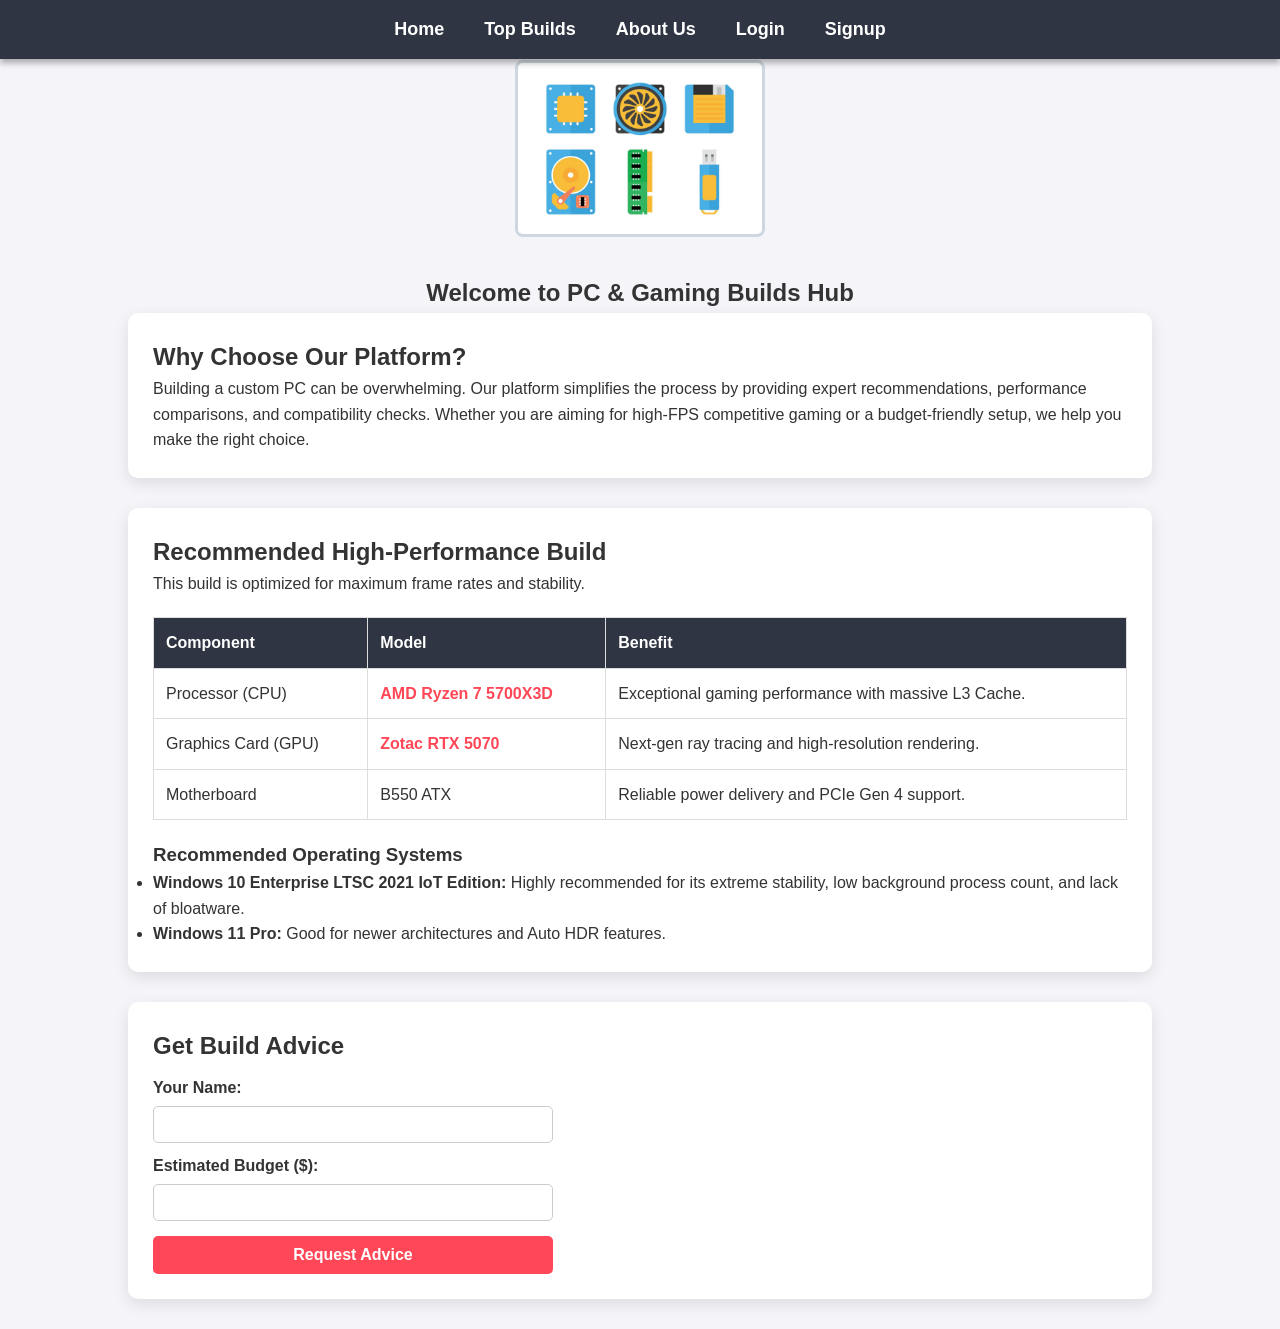
==== index.html @ 2ef256bf "First Prototype" ====
<!DOCTYPE html>
<html lang="en">
<head>
    <meta charset="UTF-8">
    <meta name="viewport" content="width=device-width, initial-scale=1.0">
    <title>PC & Builds Hub</title>
    
    <link rel="stylesheet" href="style.css">

    <style>
        .highlight-text {
            color: #ff4757;
            font-weight: bold;
        }
    </style>
</head>
<body>

    <nav class="navbar">
        <ul class="nav-links">
            <li><a href="index.html">Home</a></li>
            <li><a href="#builds-section">Top Builds</a></li>
            <li><a href="about.html">About Us</a></li>
            <li><a href="login.html">Login</a></li>
            <li><a href="signup.html">Signup</a></li>
        </ul>
    </nav>

    <header class="header-section">
        <img src="imge/cpu-flat-icons-vector.jpg" alt="PC Banner" usemap="#pcmap" class="banner-img">
        <map name="pcmap">
            <area shape="rect" coords="0,0,1000,300" href="about.html" alt="About Us">
        </map>
    </header>

    <section class="container" id="intro">
        <h1 style="text-align: center; margin-top: 20px;">Welcome to PC & Gaming Builds Hub</h1>
        <article class="content-box">
            <h2>Why Choose Our Platform?</h2>
            <p>Building a custom PC can be overwhelming. Our platform simplifies the process by providing expert recommendations, performance comparisons, and compatibility checks. Whether you are aiming for high-FPS competitive gaming or a budget-friendly setup, we help you make the right choice.</p>
        </article>
    </section>

    <section class="container" id="builds-section">
        <article class="content-box">
            <h2>Recommended High-Performance Build</h2>
            <p>This build is optimized for maximum frame rates and stability.</p>
            
            <table class="hardware-table">
                <thead>
                    <tr>
                        <th>Component</th>
                        <th>Model</th>
                        <th>Benefit</th>
                    </tr>
                </thead>
                <tbody>
                    <tr>
                        <td>Processor (CPU)</td>
                        <td class="highlight-text">AMD Ryzen 7 5700X3D</td>
                        <td>Exceptional gaming performance with massive L3 Cache.</td>
                    </tr>
                    <tr>
                        <td>Graphics Card (GPU)</td>
                        <td class="highlight-text">Zotac RTX 5070</td>
                        <td>Next-gen ray tracing and high-resolution rendering.</td>
                    </tr>
                    <tr>
                        <td>Motherboard</td>
                        <td>B550 ATX</td>
                        <td>Reliable power delivery and PCIe Gen 4 support.</td>
                    </tr>
                </tbody>
            </table>

            <h3>Recommended Operating Systems</h3>
            <ul>
                <li><strong>Windows 10 Enterprise LTSC 2021 IoT Edition:</strong> Highly recommended for its extreme stability, low background process count, and lack of bloatware.</li>
                <li><strong>Windows 11 Pro:</strong> Good for newer architectures and Auto HDR features.</li>
            </ul>
        </article>
    </section>

    <section class="container" id="newsletter">
        <article class="content-box">
            <h2>Get Build Advice</h2>
            <form action="#" method="get" class="advice-form">
                <label for="name">Your Name:</label>
                <input type="text" id="name" name="name" required>
                
                <label for="budget">Estimated Budget ($):</label>
                <input type="number" id="budget" name="budget" required>
                
                <button type="submit" class="btn">Request Advice</button>
            </form>
        </article>
    </section>

</body>
</html>
---- style.css ----
/* Reset Basic Styles */
* {
    margin: 0;
    padding: 0;
    box-sizing: border-box;
    font-family: 'Segoe UI', Tahoma, Geneva, Verdana, sans-serif;
}

body {
    background-color: #f4f4f9;
    color: #333;
    line-height: 1.6;
}

/* Master Menu Styling [cite: 58] */
.navbar {
    background-color: #2f3542;
    position: fixed; /* تثبيت القائمة في الأعلى */
    top: 0;
    width: 100%;
    /* استخدام تقنية الطبقات (Layering) لضمان بقاء القائمة فوق المحتوى [cite: 56] */
    z-index: 1000; 
    /* إضافة ظل للقائمة (Shadows) [cite: 57] */
    box-shadow: 0 4px 6px rgba(0,0,0,0.3); 
}

.nav-links {
    list-style: none;
    display: flex;
    justify-content: center;
    padding: 15px 0;
}

.nav-links li {
    margin: 0 20px;
}

.nav-links a {
    color: white;
    text-decoration: none;
    font-size: 18px;
    font-weight: bold;
    transition: color 0.3s;
}

.nav-links a:hover {
    color: #ff4757;
}

/* Image Mapping Banner */
.header-section {
    margin-top: 60px; /* لإبعاد الصورة عن القائمة المثبتة */
    text-align: center;
}

.banner-img {
    width: 100%;
    max-width: 250px;
    height: auto;
    /* إضافة حدود (Borders) للصورة [cite: 57] */
    border: 3px solid #ced6e0; 
    border-radius: 8px;
}

/* General Classes (فئات عامة) [cite: 55] */
.container {
    width: 80%;
    margin: 30px auto;
}

.content-box {
    background: white;
    padding: 25px;
    /* حدود ناعمة وظلال (Shadows & Borders) [cite: 57] */
    border-radius: 10px;
    box-shadow: 0 5px 15px rgba(0,0,0,0.1);
    margin-bottom: 20px;
}

/* Table Styling */
.hardware-table {
    width: 100%;
    border-collapse: collapse;
    margin: 20px 0;
}

.hardware-table th, .hardware-table td {
    border: 1px solid #ddd;
    padding: 12px;
    text-align: left;
}

.hardware-table th {
    background-color: #2f3542;
    color: white;
}

/* Form Styling */
.advice-form {
    display: flex;
    flex-direction: column;
    max-width: 400px;
}

.advice-form label {
    margin-top: 10px;
    font-weight: bold;
}

.advice-form input {
    padding: 10px;
    margin-top: 5px;
    border: 1px solid #ccc;
    border-radius: 5px;
}

.btn {
    margin-top: 15px;
    padding: 10px;
    background-color: #ff4757;
    color: white;
    border: none;
    border-radius: 5px;
    cursor: pointer;
    font-size: 16px;
    font-weight: bold;
}

.btn:hover {
    background-color: #ff6b81;
}
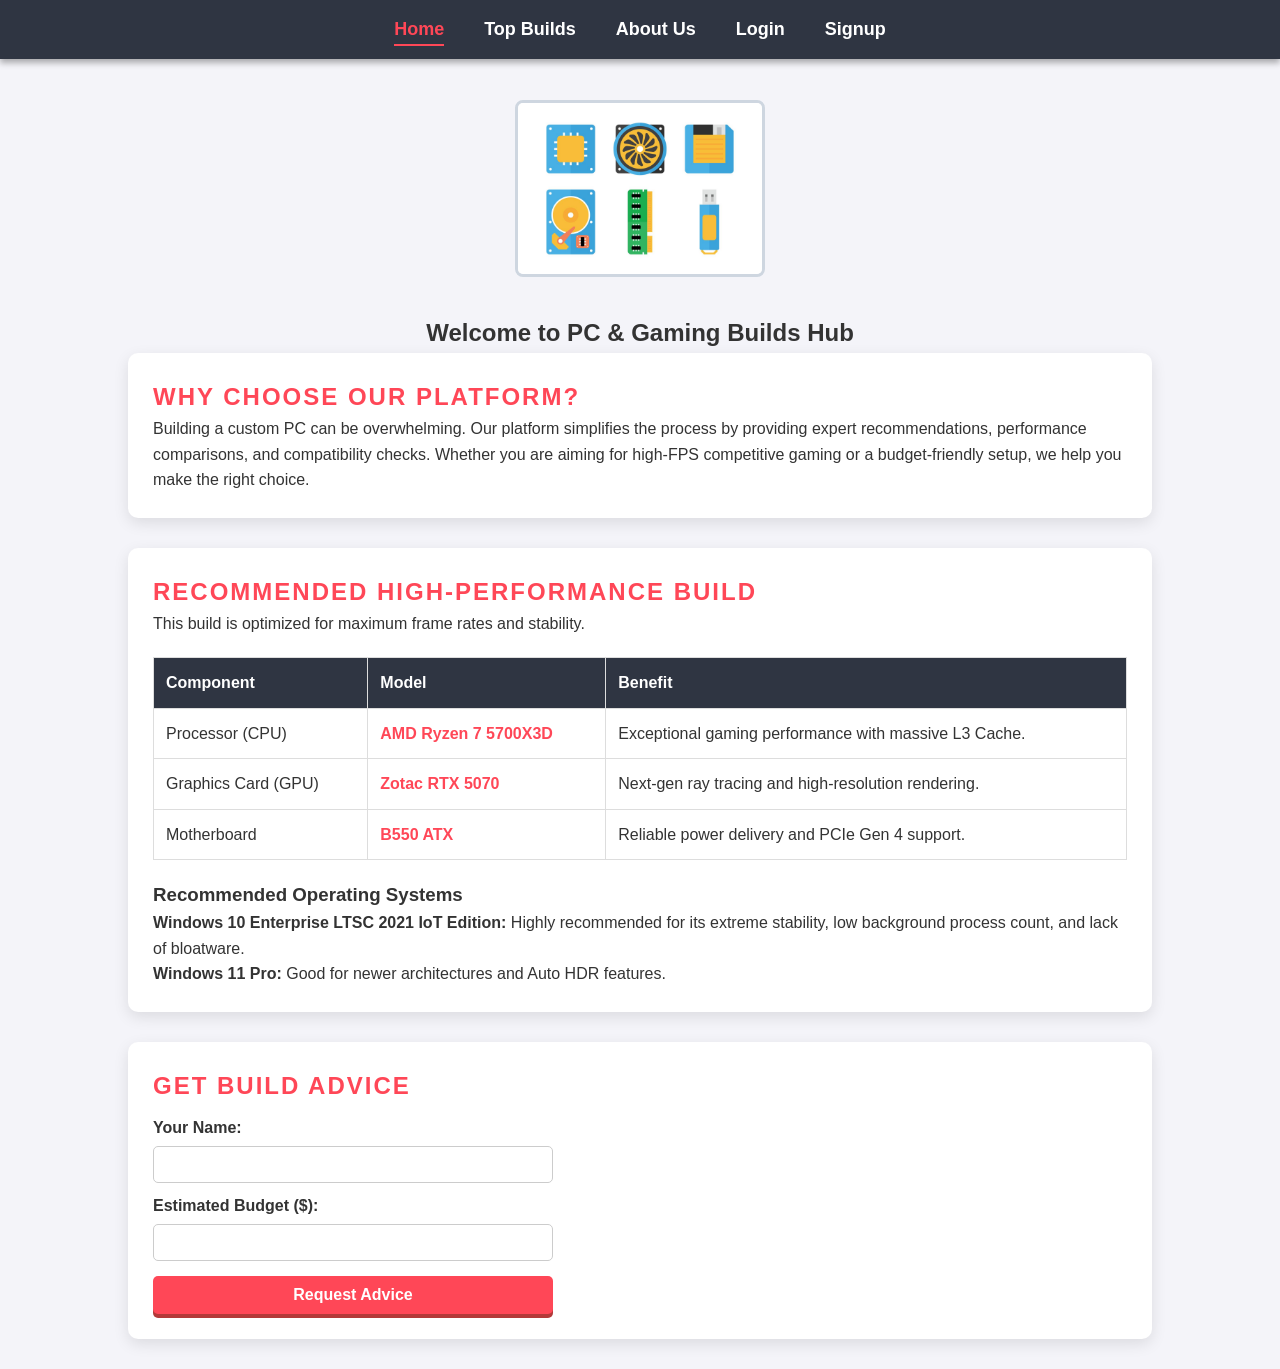
==== commit 52e89841: "enhancements and consistency fixes" ====
--- a/index.html
+++ b/index.html
@@ -18,7 +18,7 @@
 
     <nav class="navbar">
         <ul class="nav-links">
-            <li><a href="index.html">Home</a></li>
+            <li><a href="index.html" class="active">Home</a></li>
             <li><a href="#builds-section">Top Builds</a></li>
             <li><a href="about.html">About Us</a></li>
             <li><a href="login.html">Login</a></li>
@@ -67,7 +67,7 @@
                     </tr>
                     <tr>
                         <td>Motherboard</td>
-                        <td>B550 ATX</td>
+                        <td class="highlight-text">B550 ATX</td> 
                         <td>Reliable power delivery and PCIe Gen 4 support.</td>
                     </tr>
                 </tbody>
--- a/style.css
+++ b/style.css
@@ -1,4 +1,4 @@
-/* Reset Basic Styles */
+
 * {
     margin: 0;
     padding: 0;
@@ -12,15 +12,15 @@
     line-height: 1.6;
 }
 
-/* Master Menu Styling [cite: 58] */
+
 .navbar {
     background-color: #2f3542;
-    position: fixed; /* تثبيت القائمة في الأعلى */
+    position: fixed; 
     top: 0;
     width: 100%;
-    /* استخدام تقنية الطبقات (Layering) لضمان بقاء القائمة فوق المحتوى [cite: 56] */
+    
     z-index: 1000; 
-    /* إضافة ظل للقائمة (Shadows) [cite: 57] */
+   
     box-shadow: 0 4px 6px rgba(0,0,0,0.3); 
 }
 
@@ -49,7 +49,7 @@
 
 /* Image Mapping Banner */
 .header-section {
-    margin-top: 60px; /* لإبعاد الصورة عن القائمة المثبتة */
+    margin-top: 100px; 
     text-align: center;
 }
 
@@ -57,12 +57,12 @@
     width: 100%;
     max-width: 250px;
     height: auto;
-    /* إضافة حدود (Borders) للصورة [cite: 57] */
+    
     border: 3px solid #ced6e0; 
     border-radius: 8px;
 }
 
-/* General Classes (فئات عامة) [cite: 55] */
+
 .container {
     width: 80%;
     margin: 30px auto;
@@ -71,7 +71,7 @@
 .content-box {
     background: white;
     padding: 25px;
-    /* حدود ناعمة وظلال (Shadows & Borders) [cite: 57] */
+   
     border-radius: 10px;
     box-shadow: 0 5px 15px rgba(0,0,0,0.1);
     margin-bottom: 20px;
@@ -128,4 +128,77 @@
 
 .btn:hover {
     background-color: #ff6b81;
-}+}
+
+
+
+
+.content-box {
+    transition: transform 0.3s ease, box-shadow 0.3s ease; 
+}
+
+.content-box:hover {
+    transform: translateY(-8px); 
+    box-shadow: 0 12px 24px rgba(255, 71, 87, 0.15); 
+    border: 1px solid #ff4757; 
+}
+
+
+.hardware-table tr {
+    transition: background-color 0.2s; 
+}
+
+.hardware-table tr:hover {
+    background-color: #f1f2f6; 
+}
+
+
+.btn {
+    transition: all 0.3s ease;
+    box-shadow: 0 4px 0 #b33939; 
+}
+
+.btn:hover {
+    transform: scale(1.05); 
+    background-color: #ff6b81; 
+}
+
+.btn:active {
+    transform: translateY(3px); 
+    box-shadow: 0 1px 0 #b33939; 
+}
+
+
+.nav-links a.active {
+    color: #ff4757 !important; 
+    border-bottom: 2px solid #ff4757; 
+    padding-bottom: 5px;
+}
+
+.content-box h2 {
+    color: #ff4757; 
+    text-transform: uppercase;
+    letter-spacing: 2px;
+}
+
+.content-box ul {
+    list-style: none; 
+}
+
+.advice-form input:focus {
+    outline: none;
+    border-color: #ff4757; 
+    box-shadow: 0 0 8px rgba(255, 71, 87, 0.3); 
+    transition: all 0.3s ease;
+}
+
+.advice-form a {
+    color: #ff4757;
+    font-weight: bold;
+    text-decoration: none;
+}
+
+.advice-form a:hover {
+    text-decoration: underline; 
+}
+
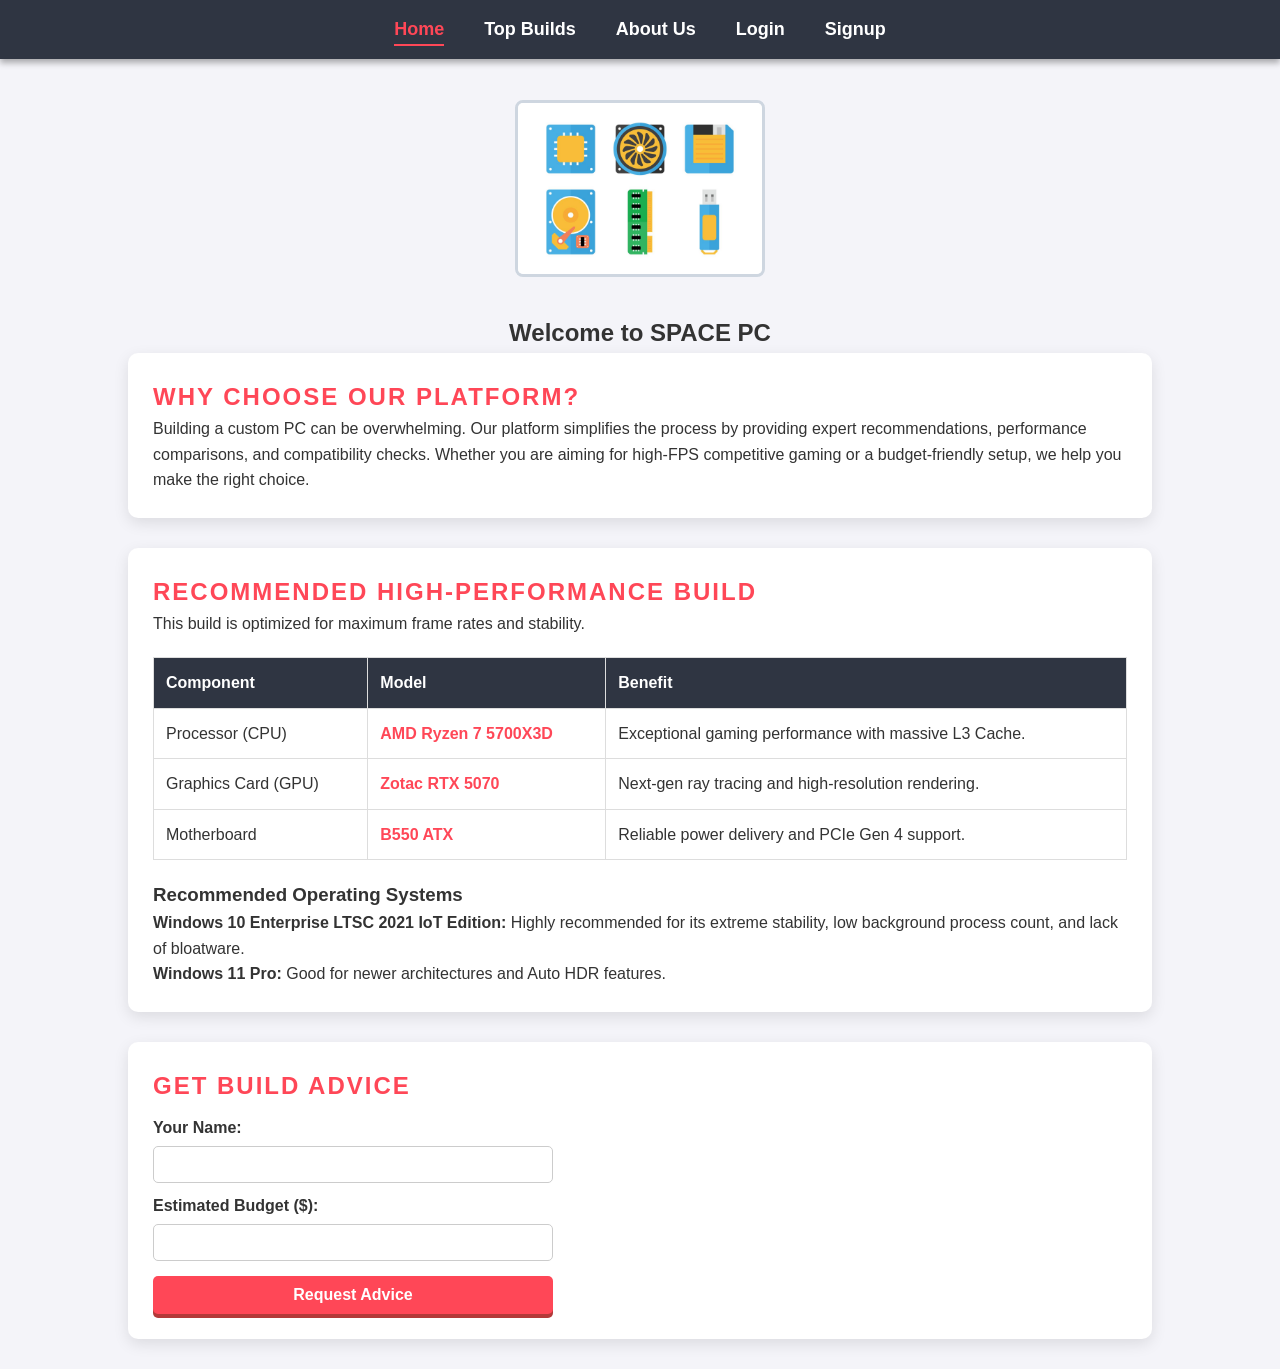
==== commit b1095e72: "Change the website name to Space PC" ====
--- a/index.html
+++ b/index.html
@@ -3,7 +3,7 @@
 <head>
     <meta charset="UTF-8">
     <meta name="viewport" content="width=device-width, initial-scale=1.0">
-    <title>PC & Builds Hub</title>
+    <title>SPACE PC</title>
     
     <link rel="stylesheet" href="style.css">
 
@@ -34,7 +34,7 @@
     </header>
 
     <section class="container" id="intro">
-        <h1 style="text-align: center; margin-top: 20px;">Welcome to PC & Gaming Builds Hub</h1>
+        <h1 style="text-align: center; margin-top: 20px;">Welcome to SPACE PC</h1>
         <article class="content-box">
             <h2>Why Choose Our Platform?</h2>
             <p>Building a custom PC can be overwhelming. Our platform simplifies the process by providing expert recommendations, performance comparisons, and compatibility checks. Whether you are aiming for high-FPS competitive gaming or a budget-friendly setup, we help you make the right choice.</p>
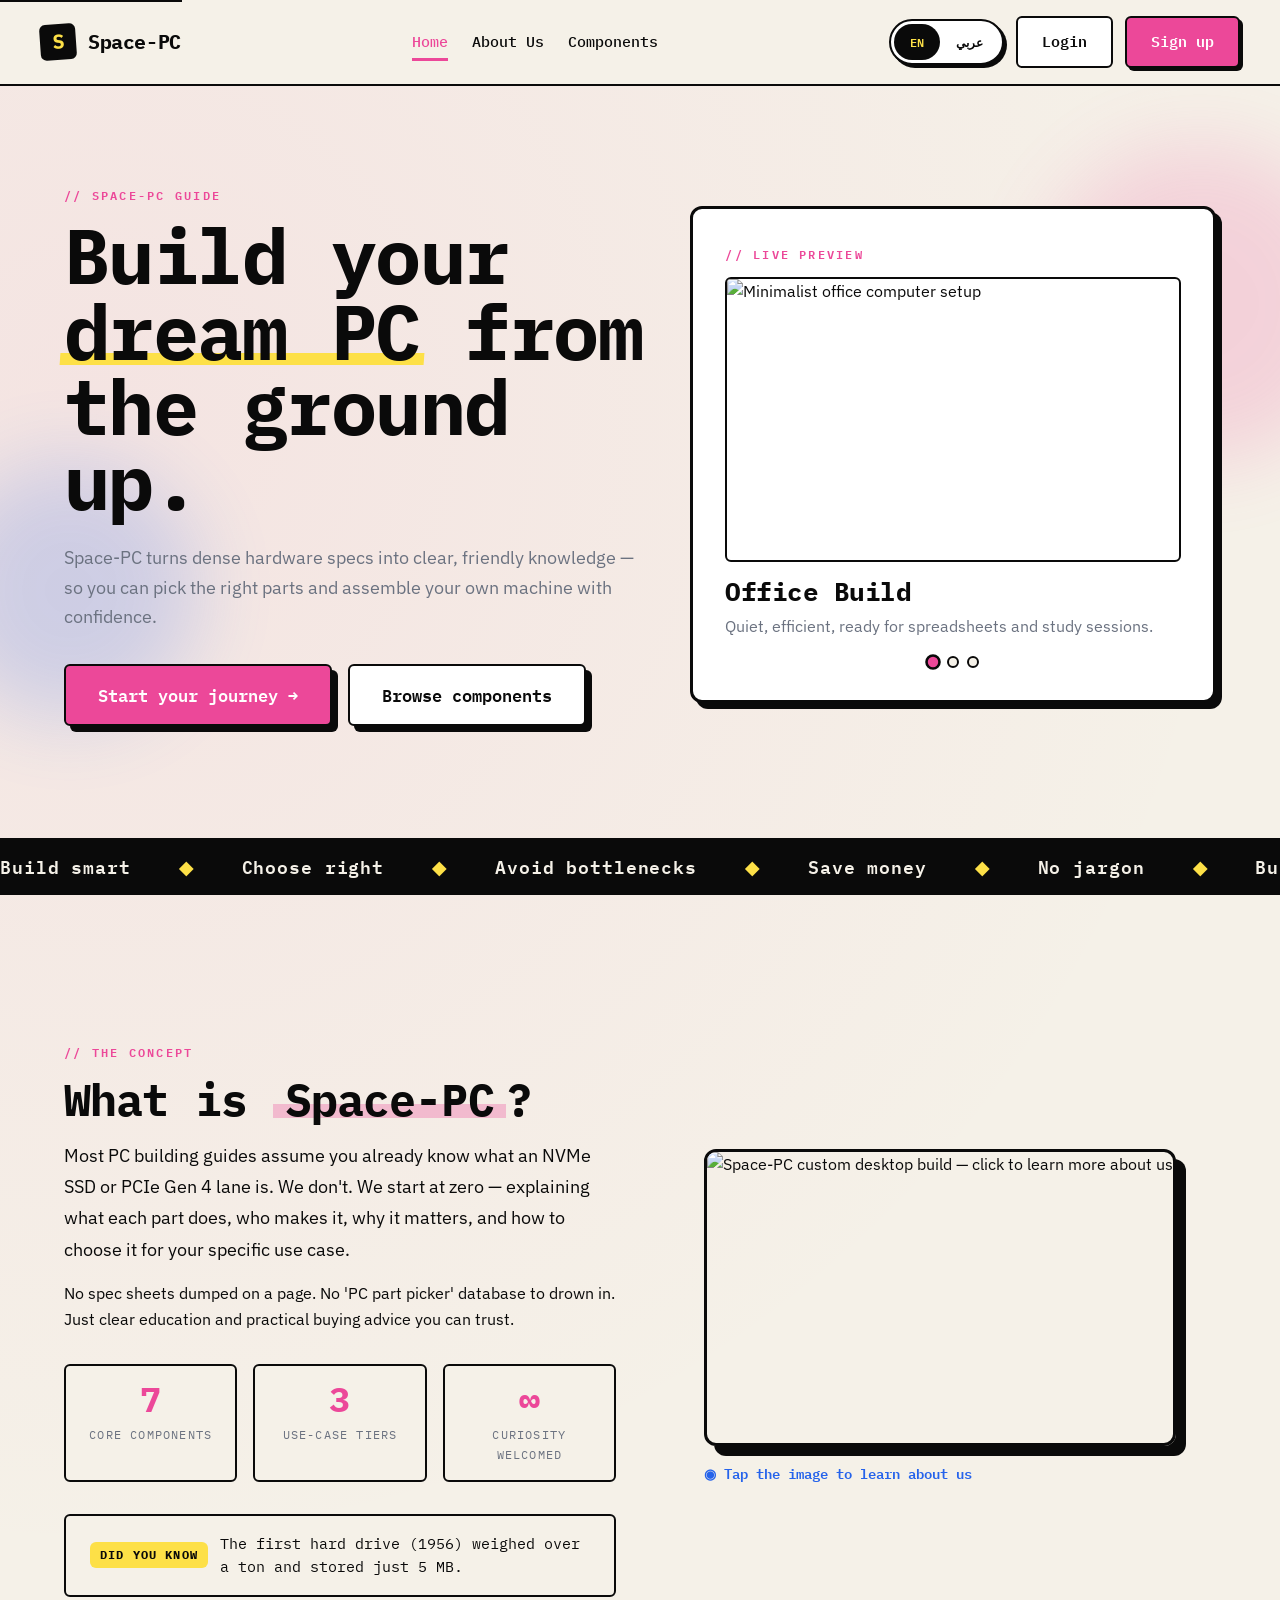
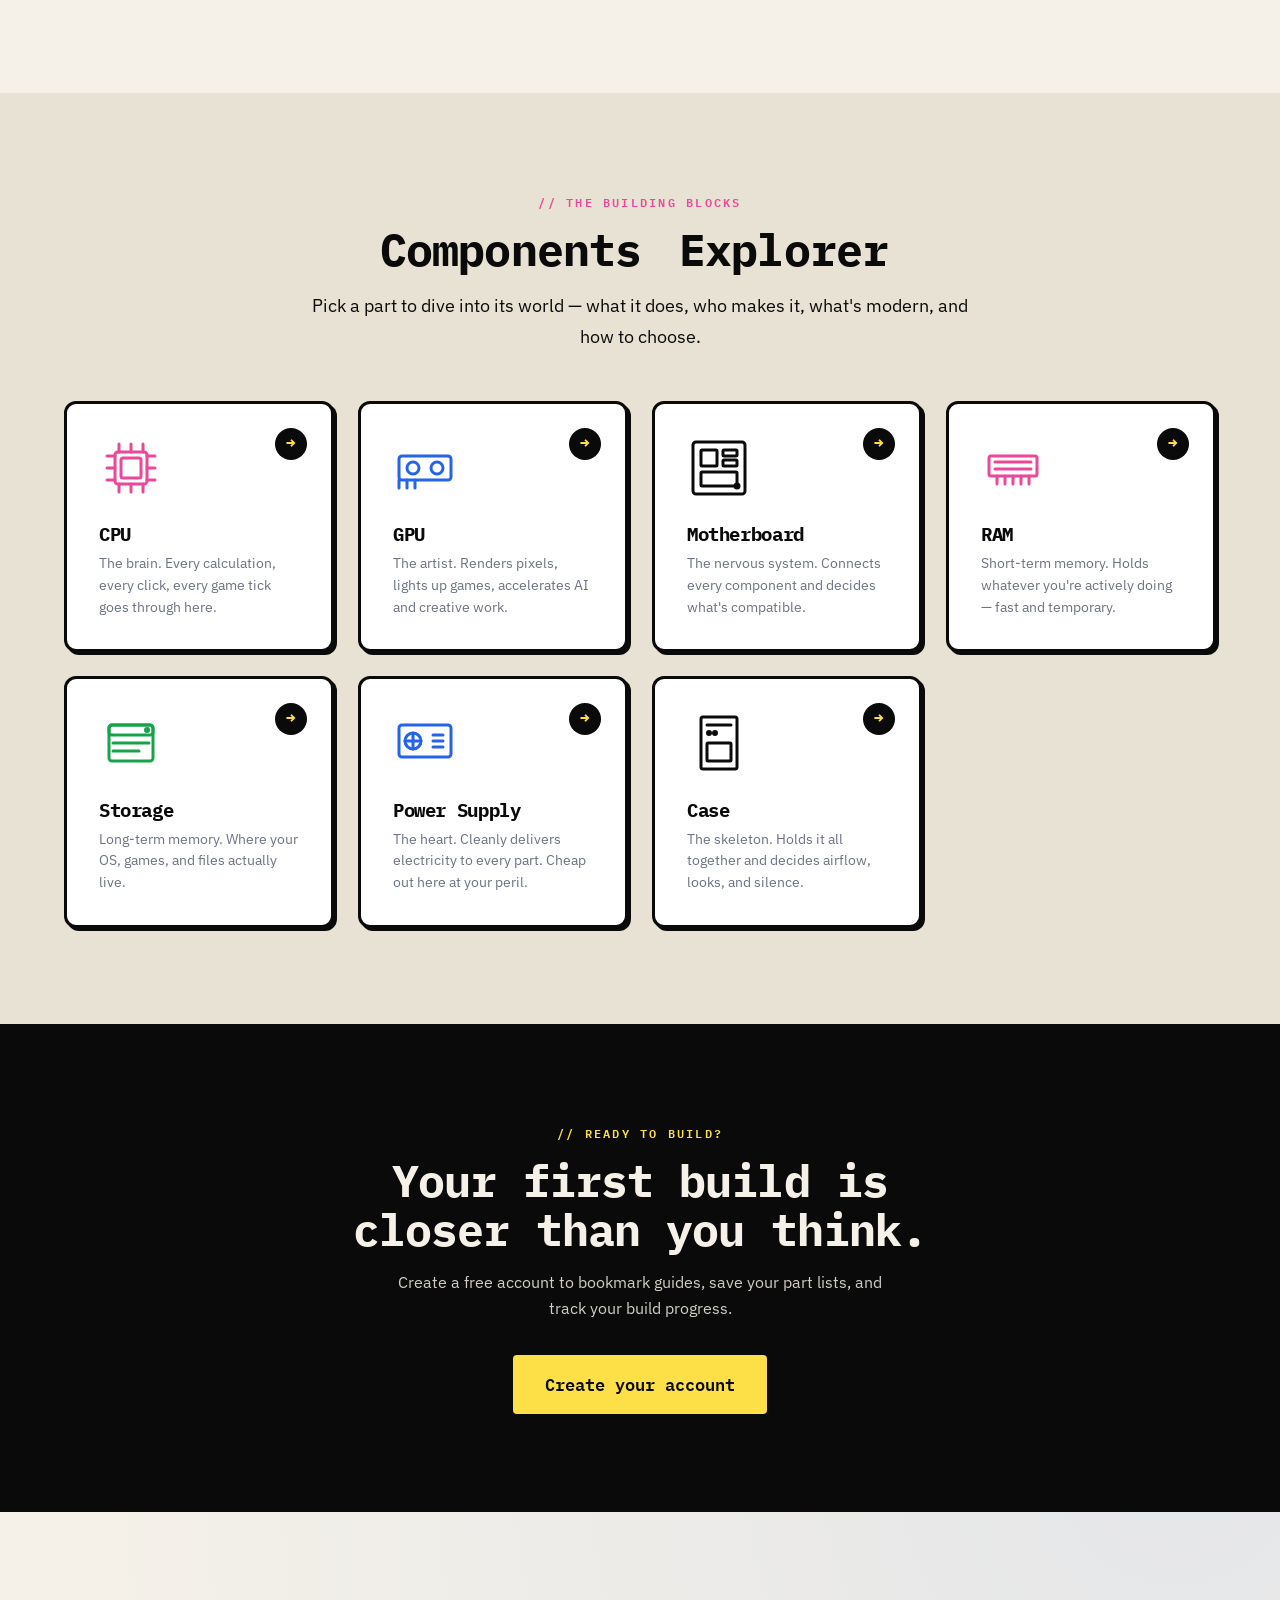
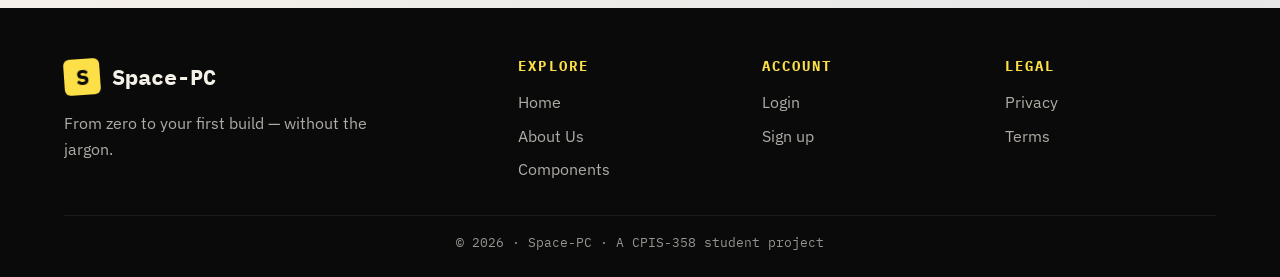
==== commit 69418766: "New website structure with added JS and some modifications." ====
--- a/index.html
+++ b/index.html
@@ -1,100 +1,612 @@
 <!DOCTYPE html>
-<html lang="en">
+<html lang="en" dir="ltr">
 <head>
-    <meta charset="UTF-8">
-    <meta name="viewport" content="width=device-width, initial-scale=1.0">
-    <title>SPACE PC</title>
-    
-    <link rel="stylesheet" href="style.css">
-
-    <style>
-        .highlight-text {
-            color: #ff4757;
-            font-weight: bold;
+  <meta charset="UTF-8" />
+  <meta name="viewport" content="width=device-width, initial-scale=1.0" />
+  <meta name="description" content="Space-PC: Beginner-friendly guide to PC building — CPU, GPU, RAM, motherboards, storage, PSU, cases — explained simply." />
+  <title data-en="Space-PC | PC Building, Decoded" data-ar="سبيس-بي سي | بناء الحاسوب، بكل بساطة">Space-PC | PC Building, Decoded</title>
+
+  <!-- Google Fonts: IBM Plex family (display + body + Arabic) -->
+  <link rel="preconnect" href="https://fonts.googleapis.com" />
+  <link rel="preconnect" href="https://fonts.gstatic.com" crossorigin />
+  <link rel="stylesheet"
+        href="https://fonts.googleapis.com/css2?family=IBM+Plex+Mono:wght@400;500;600;700&family=IBM+Plex+Sans:wght@400;500;600;700&family=IBM+Plex+Sans+Arabic:wght@400;500;600;700&display=swap" />
+
+  <!-- External CSS -->
+  <link rel="stylesheet" href="styles.css" />
+
+  <!-- Internal CSS — page-specific tweaks to demonstrate the technique -->
+  <style>
+    /* Build cycler (home-only widget) */
+    .build-cycler {
+      position: relative;
+      padding: var(--sp-6);
+      background: var(--color-surface);
+      border: var(--border-bold);
+      border-radius: var(--r-md);
+      box-shadow: var(--shadow-md);
+      transition: opacity var(--t-base);
+    }
+    .build-cycler.is-fading { opacity: 0.35; }
+    .build-cycler-img {
+      width: 100%;
+      aspect-ratio: 16 / 10;
+      object-fit: cover;
+      border-radius: var(--r-sm);
+      border: var(--border-base);
+      margin-bottom: var(--sp-4);
+    }
+    .build-cycler h3 { margin-bottom: var(--sp-2); }
+    .build-cycler-dots {
+      display: flex;
+      gap: var(--sp-2);
+      margin-top: var(--sp-4);
+      justify-content: center;
+    }
+    .cycle-dot {
+      width: 12px; height: 12px;
+      border-radius: 50%;
+      border: var(--border-base);
+      background: var(--color-bg);
+      cursor: pointer;
+      padding: 0;
+      transition: all var(--t-fast);
+    }
+    .cycle-dot.is-active { background: var(--color-primary); transform: scale(1.3); }
+
+    /* Did You Know fact rotator (driven by embedded script below) */
+    .fact-strip {
+      margin-top: var(--sp-6);
+      padding: var(--sp-4) var(--sp-5);
+      background: var(--color-bg);
+      border: var(--border-base);
+      border-radius: var(--r-sm);
+      font-family: var(--font-display);
+      font-size: 0.92rem;
+      display: flex;
+      align-items: center;
+      gap: var(--sp-3);
+    }
+    .fact-strip .fact-tag {
+      background: var(--color-accent);
+      color: var(--color-ink);
+      padding: 4px 10px;
+      border-radius: var(--r-sm);
+      font-size: 0.72rem;
+      font-weight: 700;
+      letter-spacing: 0.1em;
+      text-transform: uppercase;
+      flex-shrink: 0;
+    }
+
+    /* Image map figure custom override */
+    .pc-map-figure {
+      position: relative;
+      max-width: 800px;
+      margin: 0 auto;
+    }
+    .pc-map-figure img {
+      width: 100%;
+      height: auto;
+      display: block;
+      border-radius: var(--r-md);
+      border: var(--border-bold);
+      box-shadow: var(--shadow-lg);
+    }
+    .pc-map-hint {
+      display: inline-flex;
+      align-items: center;
+      gap: var(--sp-2);
+      margin-top: var(--sp-4);
+      font-family: var(--font-display);
+      font-size: 0.88rem;
+      color: var(--color-secondary);
+      font-weight: 600;
+    }
+    .pc-map-hint::before {
+      content: '◉';
+      animation: pulse 1.6s ease-in-out infinite;
+    }
+    @keyframes pulse {
+      0%, 100% { opacity: 1; transform: scale(1); }
+      50%      { opacity: 0.4; transform: scale(1.2); }
+    }
+  </style>
+</head>
+
+<body>
+  <a href="#main" class="skip-link" data-en="Skip to content" data-ar="تخطّي إلى المحتوى">Skip to content</a>
+
+  <!-- ============= MASTER PAGE: HEADER + NAV ============= -->
+  <header class="site-header">
+    <div class="container nav">
+      <a href="index.html" class="brand">
+        <span class="brand-mark">S</span>
+        <span data-en="Space-PC" data-ar="سبيس-بي سي">Space-PC</span>
+      </a>
+
+      <nav aria-label="Primary">
+        <ul class="nav-links" id="primary-nav">
+          <li><a href="index.html"   data-en="Home"       data-ar="الرئيسية">Home</a></li>
+          <li><a href="about.html"   data-en="About Us"   data-ar="من نحن">About Us</a></li>
+          <li><a href="cpu.html"     data-en="Components" data-ar="القطع">Components</a></li>
+        </ul>
+      </nav>
+
+      <div class="nav-actions">
+        <div class="lang-toggle" role="group" aria-label="Language switch">
+          <button type="button" data-lang="en" class="is-active">EN</button>
+          <button type="button" data-lang="ar">عربي</button>
+        </div>
+        <a href="login.html"  class="btn btn--ghost"   data-en="Login"     data-ar="تسجيل الدخول">Login</a>
+        <a href="signup.html" class="btn btn--primary" data-en="Sign up"   data-ar="إنشاء حساب">Sign up</a>
+        <button class="nav-toggle" aria-label="Toggle menu" aria-expanded="false">☰</button>
+      </div>
+    </div>
+  </header>
+
+  <main id="main">
+    <!-- ============= HERO ============= -->
+    <section class="hero">
+      <div class="container">
+        <div class="hero-grid">
+          <div class="hero-text reveal">
+            <span class="eyebrow" data-en="// SPACE-PC GUIDE" data-ar="// دليل سبيس-بي سي">// SPACE-PC GUIDE</span>
+            <h1 class="hero-headline">
+              <span data-en="Build your" data-ar="ابنِ">Build your</span>
+              <span class="underline-accent">
+                <span data-en="dream PC" data-ar="حاسوب أحلامك">dream PC</span>
+              </span>
+              <span data-en="from the ground up." data-ar="من الصفر.">from the ground up.</span>
+            </h1>
+            <p class="hero-sub"
+               data-en="Space-PC turns dense hardware specs into clear, friendly knowledge — so you can pick the right parts and assemble your own machine with confidence."
+               data-ar="يحوّل سبيس-بي سي مواصفات الهاردوير المعقّدة إلى معرفة واضحة وودودة — حتى تختار القطع المناسبة وتجمّع جهازك بثقة.">
+              Space-PC turns dense hardware specs into clear, friendly knowledge — so you can pick the right parts and assemble your own machine with confidence.
+            </p>
+            <div class="hero-cta-row">
+              <!-- Internal link: anchors to #concept section on this page -->
+              <a href="#concept" class="btn btn--primary btn--lg"
+                 data-en="Start your journey →" data-ar="ابدأ رحلتك →">Start your journey →</a>
+              <a href="#components" class="btn btn--lg"
+                 data-en="Browse components" data-ar="استعرض القطع">Browse components</a>
+            </div>
+          </div>
+
+          <!-- Build Cycler: dynamic image + dynamic text driven by external script.js -->
+          <div class="build-cycler reveal reveal-delay-2" id="build-cycler">
+            <span class="eyebrow" data-en="// LIVE PREVIEW" data-ar="// معاينة حيّة">// LIVE PREVIEW</span>
+            <img class="build-cycler-img" data-cycle="img"
+                 src="https://images.unsplash.com/photo-1593640408182-31c70c8268f5?auto=format&fit=crop&w=900&q=70"
+                 alt="PC build preview"
+                 data-en-alt="Minimalist office computer setup"
+                 data-ar-alt="محطة عمل مكتبية بسيطة" />
+            <h3 data-cycle="title">Office Build</h3>
+            <p data-cycle="desc" style="color: var(--color-muted); margin: 0;">
+              Quiet, efficient, ready for spreadsheets and study sessions.
+            </p>
+            <div class="build-cycler-dots" data-cycle="dots" aria-label="Switch build profile"></div>
+          </div>
+        </div>
+      </div>
+    </section>
+
+    <!-- ============= MARQUEE STRIP (decorative) ============= -->
+    <div class="marquee" aria-hidden="true">
+      <div class="marquee-track">
+        <span data-en="Build smart" data-ar="اِبنِ بذكاء">Build smart</span>
+        <span data-en="Choose right" data-ar="اختر الصواب">Choose right</span>
+        <span data-en="Avoid bottlenecks" data-ar="تجنّب الاختناقات">Avoid bottlenecks</span>
+        <span data-en="Save money" data-ar="وفّر المال">Save money</span>
+        <span data-en="No jargon" data-ar="بلا مصطلحات معقّدة">No jargon</span>
+        <span data-en="Build smart" data-ar="اِبنِ بذكاء">Build smart</span>
+        <span data-en="Choose right" data-ar="اختر الصواب">Choose right</span>
+        <span data-en="Avoid bottlenecks" data-ar="تجنّب الاختناقات">Avoid bottlenecks</span>
+        <span data-en="Save money" data-ar="وفّر المال">Save money</span>
+        <span data-en="No jargon" data-ar="بلا مصطلحات معقّدة">No jargon</span>
+      </div>
+    </div>
+
+    <!-- ============= CONCEPT SECTION ============= -->
+    <section id="concept" class="section">
+      <div class="container">
+        <div class="concept-grid">
+          <article class="scroll-reveal">
+            <span class="eyebrow" data-en="// THE CONCEPT" data-ar="// الفكرة">// THE CONCEPT</span>
+            <h2>
+              <span data-en="What is" data-ar="ما هو">What is</span>
+              <span class="section-title">Space-PC</span><span data-en="?" data-ar="؟">?</span>
+            </h2>
+            <p class="lead"
+               data-en="Most PC building guides assume you already know what an NVMe SSD or PCIe Gen 4 lane is. We don't. We start at zero — explaining what each part does, who makes it, why it matters, and how to choose it for your specific use case."
+               data-ar="معظم أدلة بناء الحاسوب تفترض أنك تعرف مسبقاً ما هو قرص NVMe SSD أو خط PCIe Gen 4. نحن لا نفترض ذلك. نبدأ من الصفر — نشرح ما تفعله كل قطعة، ومن يصنعها، ولماذا تهم، وكيف تختارها لاستخدامك المحدد.">
+              Most PC building guides assume you already know what an NVMe SSD or PCIe Gen 4 lane is. We don't. We start at zero — explaining what each part does, who makes it, why it matters, and how to choose it for your specific use case.
+            </p>
+            <p data-en="No spec sheets dumped on a page. No 'PC part picker' database to drown in. Just clear education and practical buying advice you can trust."
+               data-ar="لا جداول مواصفات مُلقاة على الصفحة. لا قاعدة بيانات 'PC Part Picker' تتيه فيها. فقط تعليم واضح ونصائح شراء عملية يمكنك الوثوق بها.">
+              No spec sheets dumped on a page. No 'PC part picker' database to drown in. Just clear education and practical buying advice you can trust.
+            </p>
+
+            <div class="stats-row">
+              <div class="stat-item">
+                <span class="stat-number">7</span>
+                <span class="stat-label" data-en="Core Components" data-ar="قطع أساسية">Core Components</span>
+              </div>
+              <div class="stat-item">
+                <span class="stat-number">3</span>
+                <span class="stat-label" data-en="Use-Case Tiers" data-ar="فئات استخدام">Use-Case Tiers</span>
+              </div>
+              <div class="stat-item">
+                <span class="stat-number">∞</span>
+                <span class="stat-label" data-en="Curiosity Welcomed" data-ar="فضول مرحّب به">Curiosity Welcomed</span>
+              </div>
+            </div>
+
+            <!--
+              FACT STRIP — driven by the EMBEDDED <script> further down this page.
+              This proves we're using BOTH external and embedded JS.
+            -->
+            <div class="fact-strip" id="fact-strip">
+              <span class="fact-tag" data-en="DID YOU KNOW" data-ar="هل تعلم">DID YOU KNOW</span>
+              <span id="fact-text" data-en="The first hard drive (1956) weighed over a ton and stored just 5 MB."
+                                   data-ar="أول قرص صلب (1956) كان يزن أكثر من طن ويخزّن 5 ميجابايت فقط.">
+                The first hard drive (1956) weighed over a ton and stored just 5 MB.
+              </span>
+            </div>
+          </article>
+
+          <!-- IMAGE-MAPPED FIGURE: clicking parts of the image goes to about.html -->
+          <figure class="pc-map-figure scroll-reveal">
+            <img src="https://images.unsplash.com/photo-1587202372634-32705e3bf49c?auto=format&fit=crop&w=800&h=500&q=70"
+                 alt="Space-PC custom desktop build"
+                 data-en-alt="Space-PC custom desktop build — click to learn more about us"
+                 data-ar-alt="تجميعة سبيس-بي سي المخصصة — انقر لمعرفة المزيد عنا"
+                 width="800" height="500"
+                 usemap="#pc-map" />
+            <map name="pc-map">
+              <!-- Multiple hotspots, all linking to about.html (the assignment requirement) -->
+              <area shape="rect" coords="0,0,800,500" href="about.html"
+                    alt="Learn about Space-PC"
+                    data-en-alt="Learn about Space-PC"
+                    data-ar-alt="تعرّف على سبيس-بي سي" />
+              <area shape="circle" coords="200,250,80" href="about.html"
+                    alt="Our story" title="Click to learn our story"
+                    data-en-alt="Our story"
+                    data-ar-alt="قصتنا" />
+              <area shape="rect" coords="450,150,750,400" href="about.html"
+                    alt="Meet the team" title="Meet the team behind Space-PC"
+                    data-en-alt="Meet the team"
+                    data-ar-alt="تعرّف على الفريق" />
+            </map>
+            <figcaption class="pc-map-hint"
+                        data-en="Tap the image to learn about us"
+                        data-ar="انقر على الصورة لمعرفة المزيد عنا">
+              Tap the image to learn about us
+            </figcaption>
+          </figure>
+        </div>
+      </div>
+    </section>
+
+    <!-- ============= COMPONENTS EXPLORER ============= -->
+    <section id="components" class="section section--soft">
+      <div class="container">
+        <div style="text-align: center; margin-bottom: var(--sp-7);">
+          <span class="eyebrow" data-en="// THE BUILDING BLOCKS" data-ar="// قطع البناء">// THE BUILDING BLOCKS</span>
+          <h2>
+            <span data-en="Components" data-ar="القطع">Components</span>
+            <span class="section-title" data-en="Explorer" data-ar="استكشاف">Explorer</span>
+          </h2>
+          <p class="lead" style="max-width: 60ch; margin: 0 auto;"
+             data-en="Pick a part to dive into its world — what it does, who makes it, what's modern, and how to choose."
+             data-ar="اختر قطعة لتتعمّق في عالمها — ما تفعله، من يصنعها، ما هو الحديث، وكيف تختارها.">
+            Pick a part to dive into its world — what it does, who makes it, what's modern, and how to choose.
+          </p>
+        </div>
+
+        <div class="components-grid">
+
+          <!-- 1. CPU -->
+          <a href="cpu.html" class="component-card scroll-reveal" data-color="pink">
+            <svg class="card-icon" viewBox="0 0 64 64" fill="none" stroke="currentColor" stroke-width="3" stroke-linecap="round" stroke-linejoin="round" aria-hidden="true">
+              <rect x="16" y="16" width="32" height="32" rx="3"/>
+              <rect x="22" y="22" width="20" height="20" rx="2"/>
+              <line x1="20" y1="8"  x2="20" y2="16"/><line x1="32" y1="8"  x2="32" y2="16"/><line x1="44" y1="8"  x2="44" y2="16"/>
+              <line x1="20" y1="48" x2="20" y2="56"/><line x1="32" y1="48" x2="32" y2="56"/><line x1="44" y1="48" x2="44" y2="56"/>
+              <line x1="8"  y1="20" x2="16" y2="20"/><line x1="8"  y1="32" x2="16" y2="32"/><line x1="8"  y1="44" x2="16" y2="44"/>
+              <line x1="48" y1="20" x2="56" y2="20"/><line x1="48" y1="32" x2="56" y2="32"/><line x1="48" y1="44" x2="56" y2="44"/>
+            </svg>
+            <span class="card-arrow">→</span>
+            <h3 class="card-title" data-en="CPU" data-ar="المعالج (CPU)">CPU</h3>
+            <p class="card-desc"
+               data-en="The brain. Every calculation, every click, every game tick goes through here."
+               data-ar="العقل. كل عملية حسابية، كل نقرة، كل لحظة لعب تمرّ من هنا.">
+              The brain. Every calculation, every click, every game tick goes through here.
+            </p>
+          </a>
+
+          <!-- 2. GPU -->
+          <a href="cpu.html" class="component-card scroll-reveal reveal-delay-1" data-color="blue">
+            <svg class="card-icon" viewBox="0 0 64 64" fill="none" stroke="currentColor" stroke-width="3" stroke-linecap="round" stroke-linejoin="round" aria-hidden="true">
+              <rect x="6" y="20" width="52" height="24" rx="3"/>
+              <circle cx="20" cy="32" r="6"/><circle cx="44" cy="32" r="6"/>
+              <line x1="6" y1="44" x2="6"  y2="52"/>
+              <line x1="14" y1="44" x2="14" y2="52"/>
+              <line x1="22" y1="44" x2="22" y2="52"/>
+            </svg>
+            <span class="card-arrow">→</span>
+            <h3 class="card-title" data-en="GPU" data-ar="كرت الشاشة (GPU)">GPU</h3>
+            <p class="card-desc"
+               data-en="The artist. Renders pixels, lights up games, accelerates AI and creative work."
+               data-ar="الفنان. يرسم البكسلات، يُشعل الألعاب، يُسرّع الذكاء الاصطناعي والأعمال الإبداعية.">
+              The artist. Renders pixels, lights up games, accelerates AI and creative work.
+            </p>
+          </a>
+
+          <!-- 3. Motherboard -->
+          <a href="cpu.html" class="component-card scroll-reveal reveal-delay-2" data-color="yellow">
+            <svg class="card-icon" viewBox="0 0 64 64" fill="none" stroke="currentColor" stroke-width="3" stroke-linecap="round" stroke-linejoin="round" aria-hidden="true">
+              <rect x="6"  y="6"  width="52" height="52" rx="3"/>
+              <rect x="14" y="14" width="16" height="16" rx="1"/>
+              <rect x="36" y="14" width="14" height="6"  rx="1"/>
+              <rect x="36" y="24" width="14" height="6"  rx="1"/>
+              <rect x="14" y="36" width="36" height="14" rx="1"/>
+              <circle cx="50" cy="50" r="2"/>
+            </svg>
+            <span class="card-arrow">→</span>
+            <h3 class="card-title" data-en="Motherboard" data-ar="اللوحة الأم (Motherboard)">Motherboard</h3>
+            <p class="card-desc"
+               data-en="The nervous system. Connects every component and decides what's compatible."
+               data-ar="الجهاز العصبي. يربط كل قطعة ويُحدّد ما هو متوافق.">
+              The nervous system. Connects every component and decides what's compatible.
+            </p>
+          </a>
+
+          <!-- 4. RAM -->
+          <a href="cpu.html" class="component-card scroll-reveal reveal-delay-3" data-color="pink">
+            <svg class="card-icon" viewBox="0 0 64 64" fill="none" stroke="currentColor" stroke-width="3" stroke-linecap="round" stroke-linejoin="round" aria-hidden="true">
+              <rect x="8" y="20" width="48" height="20" rx="2"/>
+              <line x1="16" y1="40" x2="16" y2="48"/>
+              <line x1="24" y1="40" x2="24" y2="48"/>
+              <line x1="32" y1="40" x2="32" y2="48"/>
+              <line x1="40" y1="40" x2="40" y2="48"/>
+              <line x1="48" y1="40" x2="48" y2="48"/>
+              <line x1="14" y1="26" x2="50" y2="26"/>
+              <line x1="14" y1="33" x2="50" y2="33"/>
+            </svg>
+            <span class="card-arrow">→</span>
+            <h3 class="card-title" data-en="RAM" data-ar="الذاكرة العشوائية (RAM)">RAM</h3>
+            <p class="card-desc"
+               data-en="Short-term memory. Holds whatever you're actively doing — fast and temporary."
+               data-ar="الذاكرة قصيرة المدى. تحتفظ بكل ما تعمل عليه حالياً — سريعة ومؤقتة.">
+              Short-term memory. Holds whatever you're actively doing — fast and temporary.
+            </p>
+          </a>
+
+          <!-- 5. Storage -->
+          <a href="cpu.html" class="component-card scroll-reveal" data-color="green">
+            <svg class="card-icon" viewBox="0 0 64 64" fill="none" stroke="currentColor" stroke-width="3" stroke-linecap="round" stroke-linejoin="round" aria-hidden="true">
+              <rect x="10" y="14" width="44" height="36" rx="3"/>
+              <rect x="10" y="14" width="44" height="10" rx="3"/>
+              <circle cx="48" cy="19" r="1.5" fill="currentColor"/>
+              <line x1="14" y1="32" x2="50" y2="32"/>
+              <line x1="14" y1="40" x2="40" y2="40"/>
+            </svg>
+            <span class="card-arrow">→</span>
+            <h3 class="card-title" data-en="Storage" data-ar="التخزين (Storage)">Storage</h3>
+            <p class="card-desc"
+               data-en="Long-term memory. Where your OS, games, and files actually live."
+               data-ar="الذاكرة طويلة المدى. حيث يعيش نظام التشغيل والألعاب والملفات فعلياً.">
+              Long-term memory. Where your OS, games, and files actually live.
+            </p>
+          </a>
+
+          <!-- 6. Power Supply -->
+          <a href="cpu.html" class="component-card scroll-reveal reveal-delay-1" data-color="blue">
+            <svg class="card-icon" viewBox="0 0 64 64" fill="none" stroke="currentColor" stroke-width="3" stroke-linecap="round" stroke-linejoin="round" aria-hidden="true">
+              <rect x="6" y="14" width="52" height="32" rx="3"/>
+              <circle cx="20" cy="30" r="8"/>
+              <line x1="20" y1="22" x2="20" y2="38"/>
+              <line x1="12" y1="30" x2="28" y2="30"/>
+              <line x1="40" y1="24" x2="50" y2="24"/>
+              <line x1="40" y1="30" x2="50" y2="30"/>
+              <line x1="40" y1="36" x2="50" y2="36"/>
+            </svg>
+            <span class="card-arrow">→</span>
+            <h3 class="card-title" data-en="Power Supply" data-ar="مزود الطاقة (Power Supply)">Power Supply</h3>
+            <p class="card-desc"
+               data-en="The heart. Cleanly delivers electricity to every part. Cheap out here at your peril."
+               data-ar="القلب. يضخّ الكهرباء النظيفة لكل القطع. توفير المال هنا قد يكلّفك جهازك.">
+              The heart. Cleanly delivers electricity to every part. Cheap out here at your peril.
+            </p>
+          </a>
+
+          <!-- 7. Case -->
+          <a href="cpu.html" class="component-card scroll-reveal reveal-delay-2" data-color="ink">
+            <svg class="card-icon" viewBox="0 0 64 64" fill="none" stroke="currentColor" stroke-width="3" stroke-linecap="round" stroke-linejoin="round" aria-hidden="true">
+              <rect x="14" y="6"  width="36" height="52" rx="2"/>
+              <line x1="20" y1="14" x2="44" y2="14"/>
+              <circle cx="22" cy="22" r="1.5" fill="currentColor"/>
+              <circle cx="28" cy="22" r="1.5" fill="currentColor"/>
+              <rect x="20" y="32" width="24" height="18" rx="1"/>
+            </svg>
+            <span class="card-arrow">→</span>
+            <h3 class="card-title" data-en="Case" data-ar="الصندوق (Case)">Case</h3>
+            <p class="card-desc"
+               data-en="The skeleton. Holds it all together and decides airflow, looks, and silence."
+               data-ar="الهيكل. يحمل كل شيء معاً ويُحدّد تدفق الهواء، المظهر، والهدوء.">
+              The skeleton. Holds it all together and decides airflow, looks, and silence.
+            </p>
+          </a>
+
+        </div>
+      </div>
+    </section>
+
+    <!-- ============= CTA STRIP ============= -->
+    <section class="section section--ink">
+      <div class="container" style="text-align: center;">
+        <span class="eyebrow" style="color: var(--color-accent);"
+              data-en="// READY TO BUILD?" data-ar="// جاهز للبناء؟">// READY TO BUILD?</span>
+        <h2 style="max-width: 22ch; margin-inline: auto;"
+            data-en="Your first build is closer than you think."
+            data-ar="أوّل تجميعة لك أقرب مما تتخيّل.">
+          Your first build is closer than you think.
+        </h2>
+        <p style="max-width: 50ch; margin: var(--sp-4) auto var(--sp-6); opacity: 0.85;"
+           data-en="Create a free account to bookmark guides, save your part lists, and track your build progress."
+           data-ar="أنشئ حساباً مجانياً لحفظ الأدلة، وقوائم القطع، وتتبّع تقدّم تجميعتك.">
+          Create a free account to bookmark guides, save your part lists, and track your build progress.
+        </p>
+        <a href="signup.html" class="btn btn--accent btn--lg"
+           data-en="Create your account" data-ar="أنشئ حسابك">Create your account</a>
+      </div>
+    </section>
+  </main>
+
+  <!-- ============= MASTER PAGE: FOOTER ============= -->
+  <footer class="site-footer">
+    <div class="container">
+      <div class="footer-grid">
+        <div>
+          <div class="footer-brand">
+            <span class="brand-mark">S</span>
+            <span data-en="Space-PC" data-ar="سبيس-بي سي">Space-PC</span>
+          </div>
+          <p class="footer-tagline"
+             data-en="From zero to your first build — without the jargon."
+             data-ar="من الصفر إلى أوّل تجميعة — بلا مصطلحات معقّدة.">
+            From zero to your first build — without the jargon.
+          </p>
+        </div>
+        <div>
+          <h4 data-en="Explore" data-ar="استكشف">Explore</h4>
+          <ul>
+            <li><a href="index.html"   data-en="Home"     data-ar="الرئيسية">Home</a></li>
+            <li><a href="about.html"   data-en="About Us" data-ar="من نحن">About Us</a></li>
+            <li><a href="cpu.html"     data-en="Components" data-ar="القطع">Components</a></li>
+          </ul>
+        </div>
+        <div>
+          <h4 data-en="Account" data-ar="الحساب">Account</h4>
+          <ul>
+            <li><a href="login.html"  data-en="Login"   data-ar="تسجيل الدخول">Login</a></li>
+            <li><a href="signup.html" data-en="Sign up" data-ar="إنشاء حساب">Sign up</a></li>
+          </ul>
+        </div>
+        <div>
+          <h4 data-en="Legal" data-ar="قانوني">Legal</h4>
+          <ul>
+            <li><a href="#" data-en="Privacy" data-ar="الخصوصية">Privacy</a></li>
+            <li><a href="#" data-en="Terms"   data-ar="الشروط">Terms</a></li>
+          </ul>
+        </div>
+      </div>
+      <div class="footer-bottom">
+        © <span id="footer-year">2026</span> · Space-PC ·
+        <span data-en="A CPIS-358 student project" data-ar="مشروع طلاّبي لمقرر CPIS-358">A CPIS-358 student project</span>
+      </div>
+    </div>
+  </footer>
+
+  <!-- =================================================================
+       External script: shared site logic
+       ================================================================= -->
+  <script src="script.js"></script>
+
+  <!-- =================================================================
+       Embedded script: home-page-only "Did You Know" fact rotator.
+       Demonstrates: function, control flow (switch/if), loop, dynamic
+       text via DOM, event-driven update on language change.
+       ================================================================= -->
+  <script>
+    (function homeEmbeddedScript() {
+      'use strict';
+
+      // Dataset of facts (en + ar) — drives dynamic TEXT changes
+      const facts = [
+        {
+          en: "The first hard drive (1956) weighed over a ton and stored just 5 MB.",
+          ar: "أول قرص صلب (1956) كان يزن أكثر من طن ويخزّن 5 ميجابايت فقط."
+        },
+        {
+          en: "A modern CPU performs over 5 billion calculations per second — per core.",
+          ar: "المعالج الحديث ينفّذ أكثر من 5 مليار عملية في الثانية — لكل نواة."
+        },
+        {
+          en: "DDR5 RAM is roughly 2x faster than DDR4 — but only on a compatible motherboard.",
+          ar: "ذاكرة DDR5 أسرع تقريباً بمرتين من DDR4 — لكن فقط على لوحة أم متوافقة."
+        },
+        {
+          en: "A high-end gaming GPU can draw more power than your entire fridge.",
+          ar: "كرت الشاشة عالي الأداء قد يستهلك طاقة أكثر من ثلاجتك بالكامل."
+        },
+        {
+          en: "The acronym PC ('Personal Computer') was popularized by IBM in 1981.",
+          ar: "اختصار PC ('الحاسوب الشخصي') انتشر بفضل IBM عام 1981."
         }
-    </style>
-</head>
-<body>
-
-    <nav class="navbar">
-        <ul class="nav-links">
-            <li><a href="index.html" class="active">Home</a></li>
-            <li><a href="#builds-section">Top Builds</a></li>
-            <li><a href="about.html">About Us</a></li>
-            <li><a href="login.html">Login</a></li>
-            <li><a href="signup.html">Signup</a></li>
-        </ul>
-    </nav>
-
-    <header class="header-section">
-        <img src="imge/cpu-flat-icons-vector.jpg" alt="PC Banner" usemap="#pcmap" class="banner-img">
-        <map name="pcmap">
-            <area shape="rect" coords="0,0,1000,300" href="about.html" alt="About Us">
-        </map>
-    </header>
-
-    <section class="container" id="intro">
-        <h1 style="text-align: center; margin-top: 20px;">Welcome to SPACE PC</h1>
-        <article class="content-box">
-            <h2>Why Choose Our Platform?</h2>
-            <p>Building a custom PC can be overwhelming. Our platform simplifies the process by providing expert recommendations, performance comparisons, and compatibility checks. Whether you are aiming for high-FPS competitive gaming or a budget-friendly setup, we help you make the right choice.</p>
-        </article>
-    </section>
-
-    <section class="container" id="builds-section">
-        <article class="content-box">
-            <h2>Recommended High-Performance Build</h2>
-            <p>This build is optimized for maximum frame rates and stability.</p>
-            
-            <table class="hardware-table">
-                <thead>
-                    <tr>
-                        <th>Component</th>
-                        <th>Model</th>
-                        <th>Benefit</th>
-                    </tr>
-                </thead>
-                <tbody>
-                    <tr>
-                        <td>Processor (CPU)</td>
-                        <td class="highlight-text">AMD Ryzen 7 5700X3D</td>
-                        <td>Exceptional gaming performance with massive L3 Cache.</td>
-                    </tr>
-                    <tr>
-                        <td>Graphics Card (GPU)</td>
-                        <td class="highlight-text">Zotac RTX 5070</td>
-                        <td>Next-gen ray tracing and high-resolution rendering.</td>
-                    </tr>
-                    <tr>
-                        <td>Motherboard</td>
-                        <td class="highlight-text">B550 ATX</td> 
-                        <td>Reliable power delivery and PCIe Gen 4 support.</td>
-                    </tr>
-                </tbody>
-            </table>
-
-            <h3>Recommended Operating Systems</h3>
-            <ul>
-                <li><strong>Windows 10 Enterprise LTSC 2021 IoT Edition:</strong> Highly recommended for its extreme stability, low background process count, and lack of bloatware.</li>
-                <li><strong>Windows 11 Pro:</strong> Good for newer architectures and Auto HDR features.</li>
-            </ul>
-        </article>
-    </section>
-
-    <section class="container" id="newsletter">
-        <article class="content-box">
-            <h2>Get Build Advice</h2>
-            <form action="#" method="get" class="advice-form">
-                <label for="name">Your Name:</label>
-                <input type="text" id="name" name="name" required>
-                
-                <label for="budget">Estimated Budget ($):</label>
-                <input type="number" id="budget" name="budget" required>
-                
-                <button type="submit" class="btn">Request Advice</button>
-            </form>
-        </article>
-    </section>
-
+      ];
+
+      const factEl = document.getElementById('fact-text');
+      if (!factEl) return;
+
+      let index = 0;
+
+      // Loop demo: pre-build a flat array (not strictly needed but illustrative)
+      const factCount = facts.length;
+      for (let i = 0; i < factCount; i++) {
+        if (typeof facts[i].en !== 'string') {
+          // control flow: skip malformed entries
+          continue;
+        }
+      }
+
+      // Function: update the fact element with the current language
+      function showFact(i) {
+        const lang = document.documentElement.lang || 'en';
+        const fact = facts[i];
+        let text;
+
+        // Switch statement (control flow)
+        switch (lang) {
+          case 'ar':
+            text = fact.ar;
+            break;
+          case 'en':
+          default:
+            text = fact.en;
+        }
+
+        // Dynamic text + dynamic styling via JS (changes element's CSS)
+        factEl.style.opacity = '0';
+        factEl.style.transition = 'opacity 0.25s ease';
+        setTimeout(function () {
+          factEl.textContent = text;
+          // Also keep data attrs in sync so language toggle finds the right text
+          factEl.setAttribute('data-en', fact.en);
+          factEl.setAttribute('data-ar', fact.ar);
+          factEl.style.opacity = '1';
+        }, 260);
+      }
+
+      // Cycle every 6 seconds
+      function next() {
+        index = (index + 1) % facts.length;
+        showFact(index);
+      }
+
+      // Click to advance manually (event handler)
+      const strip = document.getElementById('fact-strip');
+      if (strip) {
+        strip.style.cursor = 'pointer';
+        strip.addEventListener('click', next);
+      }
+
+      setInterval(next, 6000);
+
+      // React to language change (custom event dispatched by the external script)
+      document.addEventListener('languagechange', function () { showFact(index); });
+    })();
+  </script>
 </body>
-</html>+</html>
--- a/styles.css
+++ b/styles.css
@@ -0,0 +1,1272 @@
+/* =============================================================
+   SPACE-PC | Main Stylesheet
+   Bold, tech-expressive design system
+   ============================================================= */
+
+/* -------------------------------------------------------------
+   1. Design Tokens (CSS Variables)
+   ------------------------------------------------------------- */
+:root {
+  /* Color palette */
+  --color-bg:        #f5f1e8;   /* warm cream background */
+  --color-surface:   #ffffff;   /* card/panel surface */
+  --color-ink:       #0a0a0a;   /* near-black text & borders */
+  --color-muted:     #6b7280;   /* secondary text */
+  --color-soft:      #e8e2d4;   /* soft accent fill */
+
+  /* Brand accents */
+  --color-primary:   #ec4899;   /* vibrant pink */
+  --color-primary-dark: #be185d;
+  --color-secondary: #2563eb;   /* electric blue */
+  --color-secondary-dark: #1d4ed8;
+  --color-accent:    #fde047;   /* bright yellow */
+  --color-success:   #16a34a;
+  --color-danger:    #dc2626;
+
+  /* Typography */
+  --font-display: 'IBM Plex Mono', 'Courier New', monospace;
+  --font-body:    'IBM Plex Sans', -apple-system, BlinkMacSystemFont, sans-serif;
+  --font-arabic:  'IBM Plex Sans Arabic', 'Tajawal', sans-serif;
+
+  /* Spacing scale */
+  --sp-1: 4px;
+  --sp-2: 8px;
+  --sp-3: 12px;
+  --sp-4: 16px;
+  --sp-5: 24px;
+  --sp-6: 32px;
+  --sp-7: 48px;
+  --sp-8: 64px;
+  --sp-9: 96px;
+
+  /* Borders & shadows (neo-brutalist accents) */
+  --border-thin:  1px solid var(--color-ink);
+  --border-base:  2px solid var(--color-ink);
+  --border-bold:  3px solid var(--color-ink);
+  --shadow-sm:    3px 3px 0 var(--color-ink);
+  --shadow-md:    6px 6px 0 var(--color-ink);
+  --shadow-lg:    10px 10px 0 var(--color-ink);
+  --shadow-pink:  6px 6px 0 var(--color-primary);
+  --shadow-blue:  6px 6px 0 var(--color-secondary);
+
+  /* Radii */
+  --r-sm: 6px;
+  --r-md: 12px;
+  --r-lg: 20px;
+
+  /* Transitions */
+  --ease: cubic-bezier(0.34, 1.56, 0.64, 1);
+  --t-fast: 0.18s ease;
+  --t-base: 0.28s var(--ease);
+}
+
+/* -------------------------------------------------------------
+   2. Reset & Base
+   ------------------------------------------------------------- */
+*, *::before, *::after { box-sizing: border-box; }
+
+html { scroll-behavior: smooth; -webkit-text-size-adjust: 100%; }
+
+body {
+  margin: 0;
+  font-family: var(--font-body);
+  font-size: 16px;
+  line-height: 1.6;
+  color: var(--color-ink);
+  background: var(--color-bg);
+  /* Subtle texture using a layered radial gradient for atmosphere */
+  background-image:
+    radial-gradient(circle at 8% 12%,  rgba(236, 72, 153, 0.08) 0, transparent 35%),
+    radial-gradient(circle at 92% 88%, rgba(37, 99, 235, 0.08)  0, transparent 35%);
+  min-height: 100vh;
+  overflow-x: hidden;
+}
+
+/* Arabic / RTL body font */
+html[lang="ar"] body { font-family: var(--font-arabic); }
+
+img { max-width: 100%; display: block; }
+
+a { color: var(--color-ink); text-decoration: none; }
+a:hover { color: var(--color-primary); }
+
+/* Selection */
+::selection { background: var(--color-accent); color: var(--color-ink); }
+
+/* Visually hidden helper (a11y) */
+.sr-only {
+  position: absolute; width: 1px; height: 1px;
+  padding: 0; margin: -1px; overflow: hidden;
+  clip: rect(0,0,0,0); white-space: nowrap; border: 0;
+}
+
+/* -------------------------------------------------------------
+   3. Typography
+   ------------------------------------------------------------- */
+h1, h2, h3, h4 {
+  font-family: var(--font-display);
+  font-weight: 700;
+  line-height: 1.1;
+  letter-spacing: -0.02em;
+  margin: 0 0 var(--sp-4);
+}
+h1 { font-size: clamp(2.4rem, 5.5vw, 4.5rem); }
+h2 { font-size: clamp(1.8rem, 3.5vw, 2.8rem); }
+h3 { font-size: clamp(1.3rem, 2.2vw, 1.6rem); }
+h4 { font-size: 1.1rem; }
+
+p  { margin: 0 0 var(--sp-4); }
+p:last-child { margin-bottom: 0; }
+
+.eyebrow {
+  font-family: var(--font-display);
+  font-size: 0.78rem;
+  font-weight: 600;
+  text-transform: uppercase;
+  letter-spacing: 0.18em;
+  color: var(--color-primary);
+  display: inline-block;
+  margin-bottom: var(--sp-3);
+}
+
+.lead {
+  font-size: 1.15rem;
+  line-height: 1.7;
+  color: var(--color-ink);
+}
+
+/* -------------------------------------------------------------
+   4. Layout Utilities
+   ------------------------------------------------------------- */
+.container {
+  width: 100%;
+  max-width: 1200px;
+  margin: 0 auto;
+  padding: 0 var(--sp-5);
+}
+
+.section {
+  padding: var(--sp-9) 0;
+  position: relative;
+}
+
+.section--soft     { background: var(--color-soft); }
+.section--ink      { background: var(--color-ink); color: var(--color-bg); }
+.section--ink h1, .section--ink h2, .section--ink h3 { color: var(--color-bg); }
+.section--accent   { background: var(--color-accent); }
+
+/* -------------------------------------------------------------
+   5. Header & Navigation (Master Page)
+   ------------------------------------------------------------- */
+.site-header {
+  position: sticky;
+  top: 0;
+  z-index: 100;                          /* z-index layering technique */
+  background: var(--color-bg);
+  border-bottom: var(--border-base);
+  backdrop-filter: blur(8px);
+  -webkit-backdrop-filter: blur(8px);
+}
+
+.nav {
+  display: flex;
+  align-items: center;
+  justify-content: space-between;
+  gap: var(--sp-5);
+  padding: var(--sp-4) 0;
+}
+
+.brand {
+  display: flex;
+  align-items: center;
+  gap: var(--sp-3);
+  font-family: var(--font-display);
+  font-weight: 700;
+  font-size: 1.25rem;
+  letter-spacing: -0.02em;
+}
+.brand-mark {
+  width: 36px; height: 36px;
+  background: var(--color-ink);
+  color: var(--color-accent);
+  display: grid; place-items: center;
+  font-family: var(--font-display);
+  font-weight: 700;
+  border-radius: var(--r-sm);
+  transform: rotate(-4deg);
+  transition: transform var(--t-base);
+}
+.brand:hover .brand-mark { transform: rotate(8deg) scale(1.08); }
+
+.nav-links {
+  display: flex;
+  gap: var(--sp-5);
+  list-style: none;
+  margin: 0; padding: 0;
+}
+.nav-links a {
+  font-family: var(--font-display);
+  font-size: 0.92rem;
+  font-weight: 500;
+  position: relative;
+  padding: var(--sp-2) 0;
+  transition: color var(--t-fast);
+}
+.nav-links a::after {
+  content: ''; position: absolute;
+  left: 0; bottom: -2px; height: 3px; width: 0;
+  background: var(--color-primary);
+  transition: width var(--t-base);
+}
+.nav-links a:hover::after,
+.nav-links a.is-active::after { width: 100%; }
+.nav-links a.is-active { color: var(--color-primary); }
+
+.nav-actions {
+  display: flex;
+  align-items: center;
+  gap: var(--sp-3);
+}
+
+/* Hamburger (mobile only) */
+.nav-toggle {
+  display: none;
+  background: var(--color-ink);
+  color: var(--color-bg);
+  border: var(--border-base);
+  padding: var(--sp-2) var(--sp-3);
+  border-radius: var(--r-sm);
+  font-family: var(--font-display);
+  font-weight: 700;
+  cursor: pointer;
+}
+
+/* Language toggle pill */
+.lang-toggle {
+  display: inline-flex;
+  align-items: center;
+  background: var(--color-surface);
+  border: var(--border-base);
+  border-radius: 999px;
+  padding: 3px;
+  font-family: var(--font-display);
+  font-size: 0.78rem;
+  font-weight: 600;
+  cursor: pointer;
+  position: relative;
+  box-shadow: var(--shadow-sm);
+  transition: transform var(--t-fast);
+}
+.lang-toggle:hover { transform: translateY(-1px); }
+.lang-toggle button {
+  border: 0; background: transparent;
+  padding: var(--sp-2) var(--sp-4);
+  font-family: inherit; font-size: inherit; font-weight: inherit;
+  cursor: pointer;
+  color: var(--color-ink);
+  border-radius: 999px;
+  transition: all var(--t-fast);
+}
+.lang-toggle button.is-active {
+  background: var(--color-ink);
+  color: var(--color-accent);
+}
+
+/* -------------------------------------------------------------
+   6. Buttons
+   ------------------------------------------------------------- */
+.btn {
+  display: inline-flex;
+  align-items: center;
+  justify-content: center;
+  gap: var(--sp-2);
+  padding: var(--sp-3) var(--sp-5);
+  font-family: var(--font-display);
+  font-size: 0.95rem;
+  font-weight: 600;
+  border: var(--border-base);
+  border-radius: var(--r-sm);
+  background: var(--color-surface);
+  color: var(--color-ink);
+  cursor: pointer;
+  text-decoration: none;
+  box-shadow: var(--shadow-sm);
+  transition: transform var(--t-base), box-shadow var(--t-base), background var(--t-fast);
+  white-space: nowrap;
+}
+.btn:hover {
+  transform: translate(-2px, -2px);
+  box-shadow: 5px 5px 0 var(--color-ink);
+  color: var(--color-ink);
+}
+.btn:active {
+  transform: translate(1px, 1px);
+  box-shadow: 1px 1px 0 var(--color-ink);
+}
+
+.btn--primary { background: var(--color-primary); color: #fff; }
+.btn--primary:hover { background: var(--color-primary-dark); color: #fff; }
+
+.btn--secondary { background: var(--color-secondary); color: #fff; }
+.btn--secondary:hover { background: var(--color-secondary-dark); color: #fff; }
+
+.btn--accent { background: var(--color-accent); }
+
+.btn--ghost { box-shadow: none; }
+.btn--ghost:hover { box-shadow: var(--shadow-sm); }
+
+.btn--lg {
+  padding: var(--sp-4) var(--sp-6);
+  font-size: 1.05rem;
+  box-shadow: var(--shadow-md);
+}
+.btn--lg:hover {
+  transform: translate(-3px, -3px);
+  box-shadow: 9px 9px 0 var(--color-ink);
+}
+
+/* -------------------------------------------------------------
+   7. Hero Section
+   ------------------------------------------------------------- */
+.hero {
+  position: relative;
+  padding: var(--sp-9) 0 var(--sp-8);
+  overflow: hidden;
+}
+
+.hero::before,
+.hero::after {
+  content: '';
+  position: absolute;
+  border-radius: 50%;
+  z-index: 0;                            /* z-index layering */
+  pointer-events: none;
+}
+.hero::before {
+  width: 320px; height: 320px;
+  background: var(--color-primary);
+  top: 8%; right: -80px;
+  opacity: 0.18;
+  filter: blur(40px);
+}
+.hero::after {
+  width: 260px; height: 260px;
+  background: var(--color-secondary);
+  bottom: 10%; left: -60px;
+  opacity: 0.18;
+  filter: blur(40px);
+}
+
+.hero-grid {
+  display: grid;
+  grid-template-columns: 1.1fr 1fr;
+  gap: var(--sp-7);
+  align-items: center;
+  position: relative;
+  z-index: 1;
+}
+
+.hero-headline {
+  font-size: clamp(2.6rem, 6vw, 5rem);
+  line-height: 0.98;
+  margin-bottom: var(--sp-5);
+}
+.hero-headline .accent-pink { color: var(--color-primary); }
+.hero-headline .accent-blue { color: var(--color-secondary); }
+.hero-headline .underline-accent {
+  position: relative;
+  display: inline-block;
+}
+.hero-headline .underline-accent::after {
+  content: ''; position: absolute;
+  left: -4px; right: -4px;
+  bottom: 4px; height: 12px;
+  background: var(--color-accent);
+  z-index: -1;                           /* z-index layering — behind text */
+  transform: skew(-4deg);
+}
+
+.hero-sub {
+  font-size: 1.15rem;
+  color: var(--color-muted);
+  max-width: 52ch;
+  margin-bottom: var(--sp-6);
+}
+
+.hero-cta-row {
+  display: flex;
+  gap: var(--sp-4);
+  flex-wrap: wrap;
+}
+
+.hero-image-wrap {
+  position: relative;
+  aspect-ratio: 4 / 5;
+  border: var(--border-bold);
+  border-radius: var(--r-lg);
+  overflow: hidden;
+  box-shadow: var(--shadow-lg);
+  background: var(--color-soft);
+  transform: rotate(2deg);
+  transition: transform var(--t-base);
+}
+.hero-image-wrap:hover { transform: rotate(0); }
+.hero-image-wrap img {
+  width: 100%; height: 100%;
+  object-fit: cover;
+}
+
+/* Decorative floating shapes */
+.float-shape {
+  position: absolute;
+  border: var(--border-base);
+  z-index: 1;
+  animation: float 6s ease-in-out infinite;
+}
+.float-shape--1 {
+  top: -22px; left: -22px;
+  width: 60px; height: 60px;
+  background: var(--color-accent);
+  border-radius: var(--r-sm);
+  transform: rotate(15deg);
+  animation-delay: 0s;
+}
+.float-shape--2 {
+  bottom: -18px; right: -18px;
+  width: 70px; height: 70px;
+  background: var(--color-primary);
+  border-radius: 50%;
+  animation-delay: 1.5s;
+}
+
+@keyframes float {
+  0%, 100% { transform: translateY(0) rotate(15deg); }
+  50%      { transform: translateY(-12px) rotate(20deg); }
+}
+
+/* -------------------------------------------------------------
+   8. About / Concept Section
+   ------------------------------------------------------------- */
+.concept-grid {
+  display: grid;
+  grid-template-columns: 1fr 1fr;
+  gap: var(--sp-7);
+  align-items: center;
+}
+
+.concept-block {
+  position: relative;
+  padding: var(--sp-6);
+  background: var(--color-surface);
+  border: var(--border-bold);
+  border-radius: var(--r-md);
+  box-shadow: var(--shadow-md);
+}
+
+.stats-row {
+  display: grid;
+  grid-template-columns: repeat(3, 1fr);
+  gap: var(--sp-4);
+  margin-top: var(--sp-6);
+}
+.stat-item {
+  text-align: center;
+  padding: var(--sp-4);
+  background: var(--color-bg);
+  border: var(--border-base);
+  border-radius: var(--r-sm);
+}
+.stat-number {
+  display: block;
+  font-family: var(--font-display);
+  font-size: 2.2rem;
+  font-weight: 700;
+  color: var(--color-primary);
+  line-height: 1;
+}
+.stat-label {
+  display: block;
+  font-family: var(--font-display);
+  font-size: 0.75rem;
+  text-transform: uppercase;
+  letter-spacing: 0.1em;
+  color: var(--color-muted);
+  margin-top: var(--sp-2);
+}
+
+/* -------------------------------------------------------------
+   9. Components Explorer (Card Grid)
+   ------------------------------------------------------------- */
+.components-grid {
+  display: grid;
+  grid-template-columns: repeat(auto-fill, minmax(240px, 1fr));
+  gap: var(--sp-5);
+  margin-top: var(--sp-6);
+}
+
+.component-card {
+  position: relative;
+  display: block;
+  padding: var(--sp-6);
+  background: var(--color-surface);
+  border: var(--border-bold);
+  border-radius: var(--r-md);
+  box-shadow: var(--shadow-sm);
+  transition: transform var(--t-base), box-shadow var(--t-base);
+  overflow: hidden;
+  text-decoration: none;
+  color: var(--color-ink);
+}
+.component-card::before {
+  content: '';
+  position: absolute;
+  inset: 0;
+  background: var(--card-bg, var(--color-soft));
+  opacity: 0;
+  transition: opacity var(--t-base);
+  z-index: 0;
+}
+.component-card:hover {
+  transform: translate(-4px, -4px);
+  box-shadow: var(--shadow-md);
+  color: var(--color-ink);
+}
+.component-card:hover::before { opacity: 0.35; }
+.component-card > * { position: relative; z-index: 1; }
+
+.component-card .card-icon {
+  width: 64px; height: 64px;
+  margin-bottom: var(--sp-4);
+  color: var(--card-color, var(--color-primary));
+}
+.component-card .card-title {
+  font-family: var(--font-display);
+  font-size: 1.2rem;
+  font-weight: 700;
+  margin-bottom: var(--sp-2);
+}
+.component-card .card-desc {
+  font-size: 0.9rem;
+  color: var(--color-muted);
+  line-height: 1.5;
+}
+.component-card .card-arrow {
+  position: absolute;
+  top: var(--sp-5); right: var(--sp-5);
+  width: 32px; height: 32px;
+  display: grid; place-items: center;
+  background: var(--color-ink);
+  color: var(--color-accent);
+  border-radius: 50%;
+  font-family: var(--font-display);
+  font-weight: 700;
+  transition: transform var(--t-base);
+  z-index: 2;
+}
+html[dir="rtl"] .component-card .card-arrow {
+  right: auto; left: var(--sp-5);
+  transform: scaleX(-1);
+}
+.component-card:hover .card-arrow { transform: scale(1.15) rotate(15deg); }
+html[dir="rtl"] .component-card:hover .card-arrow { transform: scaleX(-1) scale(1.15) rotate(15deg); }
+
+/* Color-tag variants for cards */
+.component-card[data-color="pink"]   { --card-bg: var(--color-primary);   --card-color: var(--color-primary); }
+.component-card[data-color="blue"]   { --card-bg: var(--color-secondary); --card-color: var(--color-secondary); }
+.component-card[data-color="yellow"] { --card-bg: var(--color-accent);    --card-color: var(--color-ink); }
+.component-card[data-color="green"]  { --card-bg: var(--color-success);   --card-color: var(--color-success); }
+.component-card[data-color="ink"]    { --card-bg: var(--color-ink);       --card-color: var(--color-ink); }
+
+/* -------------------------------------------------------------
+   10. Forms (Login / Signup)
+   ------------------------------------------------------------- */
+.auth-wrap {
+  min-height: calc(100vh - 200px);
+  display: grid;
+  place-items: center;
+  padding: var(--sp-7) var(--sp-5);
+  position: relative;
+}
+.auth-wrap::before {
+  content: ''; position: absolute;
+  width: 280px; height: 280px;
+  background: var(--color-primary);
+  opacity: 0.12;
+  filter: blur(60px);
+  top: 10%; right: 10%;
+  border-radius: 50%;
+  z-index: 0;
+}
+.auth-wrap::after {
+  content: ''; position: absolute;
+  width: 240px; height: 240px;
+  background: var(--color-secondary);
+  opacity: 0.12;
+  filter: blur(60px);
+  bottom: 10%; left: 10%;
+  border-radius: 50%;
+  z-index: 0;
+}
+
+.auth-card {
+  position: relative;
+  width: 100%;
+  max-width: 460px;
+  background: var(--color-surface);
+  border: var(--border-bold);
+  border-radius: var(--r-md);
+  box-shadow: var(--shadow-lg);
+  padding: var(--sp-7);
+  z-index: 1;
+}
+.auth-card h1 {
+  font-size: 2.2rem;
+  margin-bottom: var(--sp-2);
+}
+.auth-card .sub {
+  color: var(--color-muted);
+  margin-bottom: var(--sp-6);
+}
+
+.field { margin-bottom: var(--sp-5); }
+
+.field label {
+  display: block;
+  font-family: var(--font-display);
+  font-size: 0.78rem;
+  font-weight: 600;
+  text-transform: uppercase;
+  letter-spacing: 0.1em;
+  margin-bottom: var(--sp-2);
+}
+
+.input,
+.textarea,
+.select {
+  width: 100%;
+  padding: var(--sp-3) var(--sp-4);
+  font-family: var(--font-body);
+  font-size: 1rem;
+  background: var(--color-bg);
+  border: var(--border-base);
+  border-radius: var(--r-sm);
+  color: var(--color-ink);
+  transition: border-color var(--t-fast), box-shadow var(--t-fast), transform var(--t-fast);
+}
+html[lang="ar"] .input,
+html[lang="ar"] .textarea,
+html[lang="ar"] .select { font-family: var(--font-arabic); }
+
+.input:focus,
+.textarea:focus,
+.select:focus {
+  outline: 0;
+  border-color: var(--color-primary);
+  box-shadow: var(--shadow-sm);
+}
+
+.input.is-error { border-color: var(--color-danger); background: #fef2f2; }
+.input.is-valid { border-color: var(--color-success); }
+
+.password-wrap { position: relative; }
+.password-wrap .input { padding-inline-end: 56px; }
+.toggle-password {
+  position: absolute;
+  top: 50%; transform: translateY(-50%);
+  inset-inline-end: var(--sp-3);
+  background: transparent;
+  border: 0;
+  font-family: var(--font-display);
+  font-size: 0.78rem;
+  font-weight: 600;
+  color: var(--color-secondary);
+  cursor: pointer;
+  padding: var(--sp-2);
+}
+.toggle-password:hover { color: var(--color-primary); }
+
+.error-msg {
+  display: none;
+  margin-top: var(--sp-2);
+  font-size: 0.85rem;
+  color: var(--color-danger);
+  font-weight: 500;
+}
+.field.is-error .error-msg { display: block; }
+
+.checkbox-row {
+  display: flex;
+  align-items: center;
+  justify-content: space-between;
+  flex-wrap: wrap;
+  gap: var(--sp-3);
+  margin-bottom: var(--sp-5);
+}
+.checkbox {
+  display: inline-flex;
+  align-items: center;
+  gap: var(--sp-2);
+  cursor: pointer;
+  font-size: 0.9rem;
+}
+.checkbox input { accent-color: var(--color-primary); width: 16px; height: 16px; }
+
+.auth-card .btn { width: 100%; }
+
+.auth-divider {
+  text-align: center;
+  margin-top: var(--sp-6);
+  font-size: 0.92rem;
+  color: var(--color-muted);
+}
+.auth-divider a {
+  color: var(--color-primary);
+  font-weight: 600;
+  border-bottom: 2px solid var(--color-primary);
+}
+
+/* Password strength meter */
+.strength-meter {
+  height: 6px;
+  background: var(--color-soft);
+  border-radius: 999px;
+  overflow: hidden;
+  margin-top: var(--sp-2);
+}
+.strength-meter-fill {
+  height: 100%;
+  width: 0%;
+  background: var(--color-danger);
+  transition: width var(--t-base), background var(--t-base);
+}
+.strength-label {
+  font-size: 0.78rem;
+  font-family: var(--font-display);
+  font-weight: 600;
+  margin-top: var(--sp-2);
+  color: var(--color-muted);
+}
+
+/* -------------------------------------------------------------
+   11. About Page
+   ------------------------------------------------------------- */
+.about-hero {
+  padding: var(--sp-9) 0 var(--sp-7);
+  text-align: center;
+  position: relative;
+}
+.about-hero::before {
+  content: '';
+  position: absolute;
+  inset: 0;
+  background:
+    radial-gradient(circle at 30% 30%, rgba(236, 72, 153, 0.12) 0, transparent 40%),
+    radial-gradient(circle at 70% 70%, rgba(37, 99, 235, 0.12) 0, transparent 40%);
+  z-index: -1;
+}
+.about-hero h1 { max-width: 18ch; margin-inline: auto; }
+.about-hero p { max-width: 60ch; margin-inline: auto; color: var(--color-muted); font-size: 1.15rem; }
+
+.story-grid {
+  display: grid;
+  grid-template-columns: 1fr 1fr;
+  gap: var(--sp-7);
+  align-items: start;
+}
+
+.story-card {
+  padding: var(--sp-6);
+  background: var(--color-surface);
+  border: var(--border-bold);
+  border-radius: var(--r-md);
+  box-shadow: var(--shadow-md);
+  position: relative;
+}
+.story-card .num-badge {
+  position: absolute;
+  top: -22px;
+  inset-inline-start: -22px;
+  width: 60px; height: 60px;
+  background: var(--color-accent);
+  border: var(--border-bold);
+  border-radius: 50%;
+  display: grid; place-items: center;
+  font-family: var(--font-display);
+  font-size: 1.5rem;
+  font-weight: 700;
+  box-shadow: var(--shadow-sm);
+}
+.story-card.is-blue .num-badge { background: var(--color-secondary); color: #fff; }
+.story-card.is-pink .num-badge { background: var(--color-primary); color: #fff; }
+
+/* Values list */
+.values-list {
+  list-style: none;
+  padding: 0; margin: var(--sp-5) 0 0;
+  display: grid;
+  gap: var(--sp-3);
+}
+.values-list li {
+  padding: var(--sp-4);
+  background: var(--color-bg);
+  border: var(--border-base);
+  border-radius: var(--r-sm);
+  display: flex;
+  align-items: flex-start;
+  gap: var(--sp-3);
+}
+.values-list li::before {
+  content: '✦';
+  flex-shrink: 0;
+  color: var(--color-primary);
+  font-size: 1.2rem;
+  line-height: 1;
+}
+
+/* Image-mapped figure for About link */
+.mapped-figure {
+  position: relative;
+  margin: var(--sp-7) auto;
+  max-width: 800px;
+  border: var(--border-bold);
+  border-radius: var(--r-md);
+  overflow: hidden;
+  box-shadow: var(--shadow-lg);
+}
+.mapped-figure img { width: 100%; height: auto; display: block; }
+.mapped-figure-caption {
+  padding: var(--sp-3) var(--sp-4);
+  background: var(--color-ink);
+  color: var(--color-bg);
+  font-family: var(--font-display);
+  font-size: 0.85rem;
+}
+
+/* -------------------------------------------------------------
+   12. Component (CPU) Page
+   ------------------------------------------------------------- */
+.component-header {
+  display: grid;
+  grid-template-columns: 1fr 1fr;
+  gap: var(--sp-7);
+  align-items: center;
+  padding: var(--sp-9) 0 var(--sp-7);
+}
+
+.component-header h1 {
+  font-size: clamp(2.5rem, 5vw, 4rem);
+  margin-bottom: var(--sp-3);
+}
+
+.component-header .definition {
+  font-size: 1.25rem;
+  line-height: 1.5;
+  color: var(--color-ink);
+  padding: var(--sp-5);
+  background: var(--color-accent);
+  border: var(--border-bold);
+  border-radius: var(--r-md);
+  box-shadow: var(--shadow-sm);
+  margin-top: var(--sp-5);
+}
+
+.component-image {
+  position: relative;
+  aspect-ratio: 1 / 1;
+  background: var(--color-surface);
+  border: var(--border-bold);
+  border-radius: var(--r-lg);
+  display: grid;
+  place-items: center;
+  box-shadow: var(--shadow-lg);
+  overflow: hidden;
+  transform: rotate(-2deg);
+  transition: transform var(--t-base);
+}
+.component-image:hover { transform: rotate(0); }
+.component-image img,
+.component-image svg {
+  width: 80%; height: 80%;
+  object-fit: contain;
+}
+
+/* Section heading with bold offset */
+.section-title {
+  display: inline-block;
+  position: relative;
+  padding: 0 var(--sp-3);
+}
+.section-title::before {
+  content: '';
+  position: absolute;
+  left: 0; right: 0;
+  bottom: 6px; height: 14px;
+  background: var(--color-primary);
+  z-index: -1;
+  opacity: 0.3;
+}
+
+/* Brands / market grid */
+.brands-grid {
+  display: grid;
+  grid-template-columns: 1fr 1fr;
+  gap: var(--sp-5);
+  margin-top: var(--sp-5);
+}
+.brand-card {
+  padding: var(--sp-6);
+  background: var(--color-surface);
+  border: var(--border-bold);
+  border-radius: var(--r-md);
+  box-shadow: var(--shadow-sm);
+  position: relative;
+  overflow: hidden;
+}
+.brand-card.is-intel  { border-top: 8px solid var(--color-secondary); }
+.brand-card.is-amd    { border-top: 8px solid var(--color-danger); }
+.brand-card h3 { margin-bottom: var(--sp-2); }
+.brand-card .tagline {
+  font-family: var(--font-display);
+  font-size: 0.78rem;
+  text-transform: uppercase;
+  letter-spacing: 0.1em;
+  color: var(--color-muted);
+  margin-bottom: var(--sp-4);
+}
+.brand-card ul {
+  list-style: none;
+  padding: 0; margin: 0;
+  display: grid;
+  gap: var(--sp-2);
+}
+.brand-card ul li {
+  padding: var(--sp-2) var(--sp-3);
+  background: var(--color-bg);
+  border-radius: var(--r-sm);
+  font-size: 0.9rem;
+  font-family: var(--font-display);
+}
+
+/* Standards table */
+.standards-table {
+  width: 100%;
+  border-collapse: separate;
+  border-spacing: 0;
+  margin-top: var(--sp-5);
+  background: var(--color-surface);
+  border: var(--border-bold);
+  border-radius: var(--r-md);
+  overflow: hidden;
+  box-shadow: var(--shadow-md);
+}
+.standards-table thead {
+  background: var(--color-ink);
+  color: var(--color-bg);
+}
+.standards-table th,
+.standards-table td {
+  padding: var(--sp-4);
+  text-align: start;
+  border-bottom: 1px solid var(--color-soft);
+}
+.standards-table th {
+  font-family: var(--font-display);
+  font-size: 0.85rem;
+  text-transform: uppercase;
+  letter-spacing: 0.1em;
+  font-weight: 700;
+}
+.standards-table tbody tr:last-child td { border-bottom: 0; }
+.standards-table tbody tr:hover { background: var(--color-bg); }
+.standards-table .status {
+  display: inline-block;
+  padding: 4px 10px;
+  font-family: var(--font-display);
+  font-size: 0.75rem;
+  font-weight: 600;
+  border-radius: 999px;
+  text-transform: uppercase;
+}
+.standards-table .status.modern  { background: var(--color-success); color: #fff; }
+.standards-table .status.aging   { background: var(--color-accent);  color: var(--color-ink); }
+.standards-table .status.legacy  { background: var(--color-muted);   color: #fff; }
+
+/* Use-case guide */
+.usecase-grid {
+  display: grid;
+  grid-template-columns: repeat(3, 1fr);
+  gap: var(--sp-5);
+  margin-top: var(--sp-5);
+}
+.usecase-card {
+  padding: var(--sp-6);
+  background: var(--color-surface);
+  border: var(--border-bold);
+  border-radius: var(--r-md);
+  box-shadow: var(--shadow-sm);
+  position: relative;
+  transition: transform var(--t-base);
+}
+.usecase-card:hover { transform: translateY(-4px); }
+.usecase-card .usecase-icon {
+  width: 56px; height: 56px;
+  border-radius: var(--r-sm);
+  display: grid; place-items: center;
+  margin-bottom: var(--sp-4);
+  font-family: var(--font-display);
+  font-size: 1.6rem;
+  font-weight: 700;
+  border: var(--border-base);
+}
+.usecase-card.tier-budget   .usecase-icon { background: var(--color-accent); }
+.usecase-card.tier-gaming   .usecase-icon { background: var(--color-primary); color: #fff; }
+.usecase-card.tier-creator  .usecase-icon { background: var(--color-secondary); color: #fff; }
+.usecase-card .price {
+  font-family: var(--font-display);
+  font-size: 0.85rem;
+  font-weight: 600;
+  color: var(--color-muted);
+  margin-bottom: var(--sp-3);
+}
+
+/* Golden Tip Box */
+.golden-tip {
+  margin-top: var(--sp-7);
+  padding: var(--sp-6) var(--sp-7);
+  background: var(--color-ink);
+  color: var(--color-bg);
+  border-radius: var(--r-md);
+  border: var(--border-bold);
+  position: relative;
+  display: grid;
+  grid-template-columns: auto 1fr;
+  gap: var(--sp-5);
+  align-items: center;
+  box-shadow: var(--shadow-lg);
+}
+.golden-tip::before {
+  content: '';
+  position: absolute;
+  inset: -8px;
+  background: linear-gradient(135deg, var(--color-accent), var(--color-primary));
+  z-index: -1;
+  border-radius: calc(var(--r-md) + 4px);
+  opacity: 0.5;
+  filter: blur(20px);
+}
+.golden-tip .tip-icon {
+  width: 80px; height: 80px;
+  border-radius: 50%;
+  background: var(--color-accent);
+  color: var(--color-ink);
+  display: grid; place-items: center;
+  font-family: var(--font-display);
+  font-size: 2.4rem;
+  font-weight: 700;
+  border: var(--border-bold);
+  flex-shrink: 0;
+}
+.golden-tip h3 {
+  color: var(--color-accent);
+  margin-bottom: var(--sp-3);
+}
+.golden-tip p { margin: 0; line-height: 1.6; }
+
+/* History timeline (ordered list with custom styling) */
+.history-timeline {
+  list-style: none;
+  padding: 0;
+  margin: var(--sp-5) 0 0;
+  display: grid;
+  gap: var(--sp-4);
+}
+.history-timeline li {
+  padding: var(--sp-5);
+  background: var(--color-surface);
+  border: var(--border-base);
+  border-radius: var(--r-sm);
+  display: grid;
+  grid-template-columns: auto 1fr;
+  gap: var(--sp-5);
+  align-items: center;
+}
+.history-timeline .year {
+  font-family: var(--font-display);
+  font-size: 1.5rem;
+  font-weight: 700;
+  color: var(--color-primary);
+  min-width: 90px;
+  text-align: center;
+  padding: var(--sp-2) var(--sp-3);
+  background: var(--color-bg);
+  border: var(--border-base);
+  border-radius: var(--r-sm);
+}
+
+/* -------------------------------------------------------------
+   13. Footer
+   ------------------------------------------------------------- */
+.site-footer {
+  margin-top: var(--sp-9);
+  padding: var(--sp-7) 0 var(--sp-5);
+  background: var(--color-ink);
+  color: var(--color-bg);
+  border-top: var(--border-bold);
+}
+.footer-grid {
+  display: grid;
+  grid-template-columns: 2fr 1fr 1fr 1fr;
+  gap: var(--sp-6);
+  margin-bottom: var(--sp-6);
+}
+.site-footer h4 {
+  font-family: var(--font-display);
+  font-size: 0.85rem;
+  text-transform: uppercase;
+  letter-spacing: 0.15em;
+  color: var(--color-accent);
+  margin-bottom: var(--sp-4);
+}
+.site-footer ul {
+  list-style: none; padding: 0; margin: 0;
+  display: grid; gap: var(--sp-2);
+}
+.site-footer a { color: var(--color-bg); opacity: 0.7; transition: opacity var(--t-fast); }
+.site-footer a:hover { opacity: 1; color: var(--color-accent); }
+.footer-brand {
+  display: flex; align-items: center; gap: var(--sp-3);
+  font-family: var(--font-display);
+  font-weight: 700; font-size: 1.4rem;
+  margin-bottom: var(--sp-4);
+}
+.footer-brand .brand-mark { background: var(--color-accent); color: var(--color-ink); }
+.footer-tagline { opacity: 0.7; max-width: 32ch; }
+.footer-bottom {
+  border-top: 1px solid rgba(255,255,255,0.12);
+  padding-top: var(--sp-4);
+  font-family: var(--font-display);
+  font-size: 0.82rem;
+  opacity: 0.6;
+  text-align: center;
+}
+
+/* -------------------------------------------------------------
+   14. Animations (keyframes)
+   ------------------------------------------------------------- */
+@keyframes fadeInUp {
+  from { opacity: 0; transform: translateY(24px); }
+  to   { opacity: 1; transform: translateY(0); }
+}
+.reveal {
+  animation: fadeInUp 0.7s var(--ease) both;
+}
+.reveal-delay-1 { animation-delay: 0.1s; }
+.reveal-delay-2 { animation-delay: 0.2s; }
+.reveal-delay-3 { animation-delay: 0.3s; }
+.reveal-delay-4 { animation-delay: 0.4s; }
+
+/* Marquee scrolling tag — used as decoration */
+.marquee {
+  overflow: hidden;
+  border-block: var(--border-base);
+  background: var(--color-ink);
+  color: var(--color-bg);
+  padding: var(--sp-3) 0;
+  margin: var(--sp-7) 0;
+}
+.marquee-track {
+  display: flex;
+  gap: var(--sp-7);
+  white-space: nowrap;
+  animation: marquee 28s linear infinite;
+  font-family: var(--font-display);
+  font-size: 1.1rem;
+  font-weight: 600;
+  letter-spacing: 0.05em;
+}
+.marquee-track span { display: inline-flex; align-items: center; gap: var(--sp-7); }
+.marquee-track span::after {
+  content: '◆';
+  color: var(--color-accent);
+}
+@keyframes marquee {
+  from { transform: translateX(0); }
+  to   { transform: translateX(-50%); }
+}
+html[dir="rtl"] .marquee-track {
+  animation-name: marquee-rtl;
+}
+@keyframes marquee-rtl {
+  from { transform: translateX(-50%); }
+  to   { transform: translateX(0); }
+}
+
+/* -------------------------------------------------------------
+   15. RTL Adjustments
+   ------------------------------------------------------------- */
+html[dir="rtl"] .hero-headline .underline-accent::after { transform: skew(4deg); }
+html[dir="rtl"] .brand-mark { transform: rotate(4deg); }
+html[dir="rtl"] .brand:hover .brand-mark { transform: rotate(-8deg) scale(1.08); }
+html[dir="rtl"] .hero-image-wrap { transform: rotate(-2deg); }
+html[dir="rtl"] .component-image { transform: rotate(2deg); }
+
+/* -------------------------------------------------------------
+   16. Responsive Breakpoints
+   ------------------------------------------------------------- */
+@media (max-width: 980px) {
+  .hero-grid,
+  .concept-grid,
+  .story-grid,
+  .component-header { grid-template-columns: 1fr; }
+
+  .hero-image-wrap { order: -1; max-width: 480px; margin: 0 auto; }
+  .component-image { max-width: 420px; margin: 0 auto; }
+
+  .usecase-grid    { grid-template-columns: 1fr; }
+  .footer-grid     { grid-template-columns: repeat(2, 1fr); }
+  .brands-grid     { grid-template-columns: 1fr; }
+}
+
+@media (max-width: 720px) {
+  .nav-toggle  { display: inline-flex; }
+  .nav-links {
+    display: none;
+    position: absolute;
+    top: 100%; left: 0; right: 0;
+    flex-direction: column;
+    background: var(--color-bg);
+    border-bottom: var(--border-base);
+    padding: var(--sp-4) var(--sp-5);
+    z-index: 99;
+  }
+  .nav-links.is-open { display: flex; }
+  .nav-actions .btn:not(.btn--primary) { display: none; }
+
+  .stats-row       { grid-template-columns: 1fr; }
+  .footer-grid     { grid-template-columns: 1fr; }
+  .golden-tip      { grid-template-columns: 1fr; text-align: center; }
+  .golden-tip .tip-icon { margin: 0 auto; }
+  .history-timeline li { grid-template-columns: 1fr; }
+  .history-timeline .year { width: max-content; }
+  .section { padding: var(--sp-7) 0; }
+}
+
+/* -------------------------------------------------------------
+   17. Skip link / a11y
+   ------------------------------------------------------------- */
+.skip-link {
+  position: absolute;
+  top: -40px; left: 0;
+  background: var(--color-ink);
+  color: var(--color-accent);
+  padding: var(--sp-2) var(--sp-4);
+  z-index: 200;
+  font-family: var(--font-display);
+  font-weight: 600;
+}
+.skip-link:focus { top: 0; }
+
+*:focus-visible {
+  outline: 3px solid var(--color-primary);
+  outline-offset: 2px;
+}
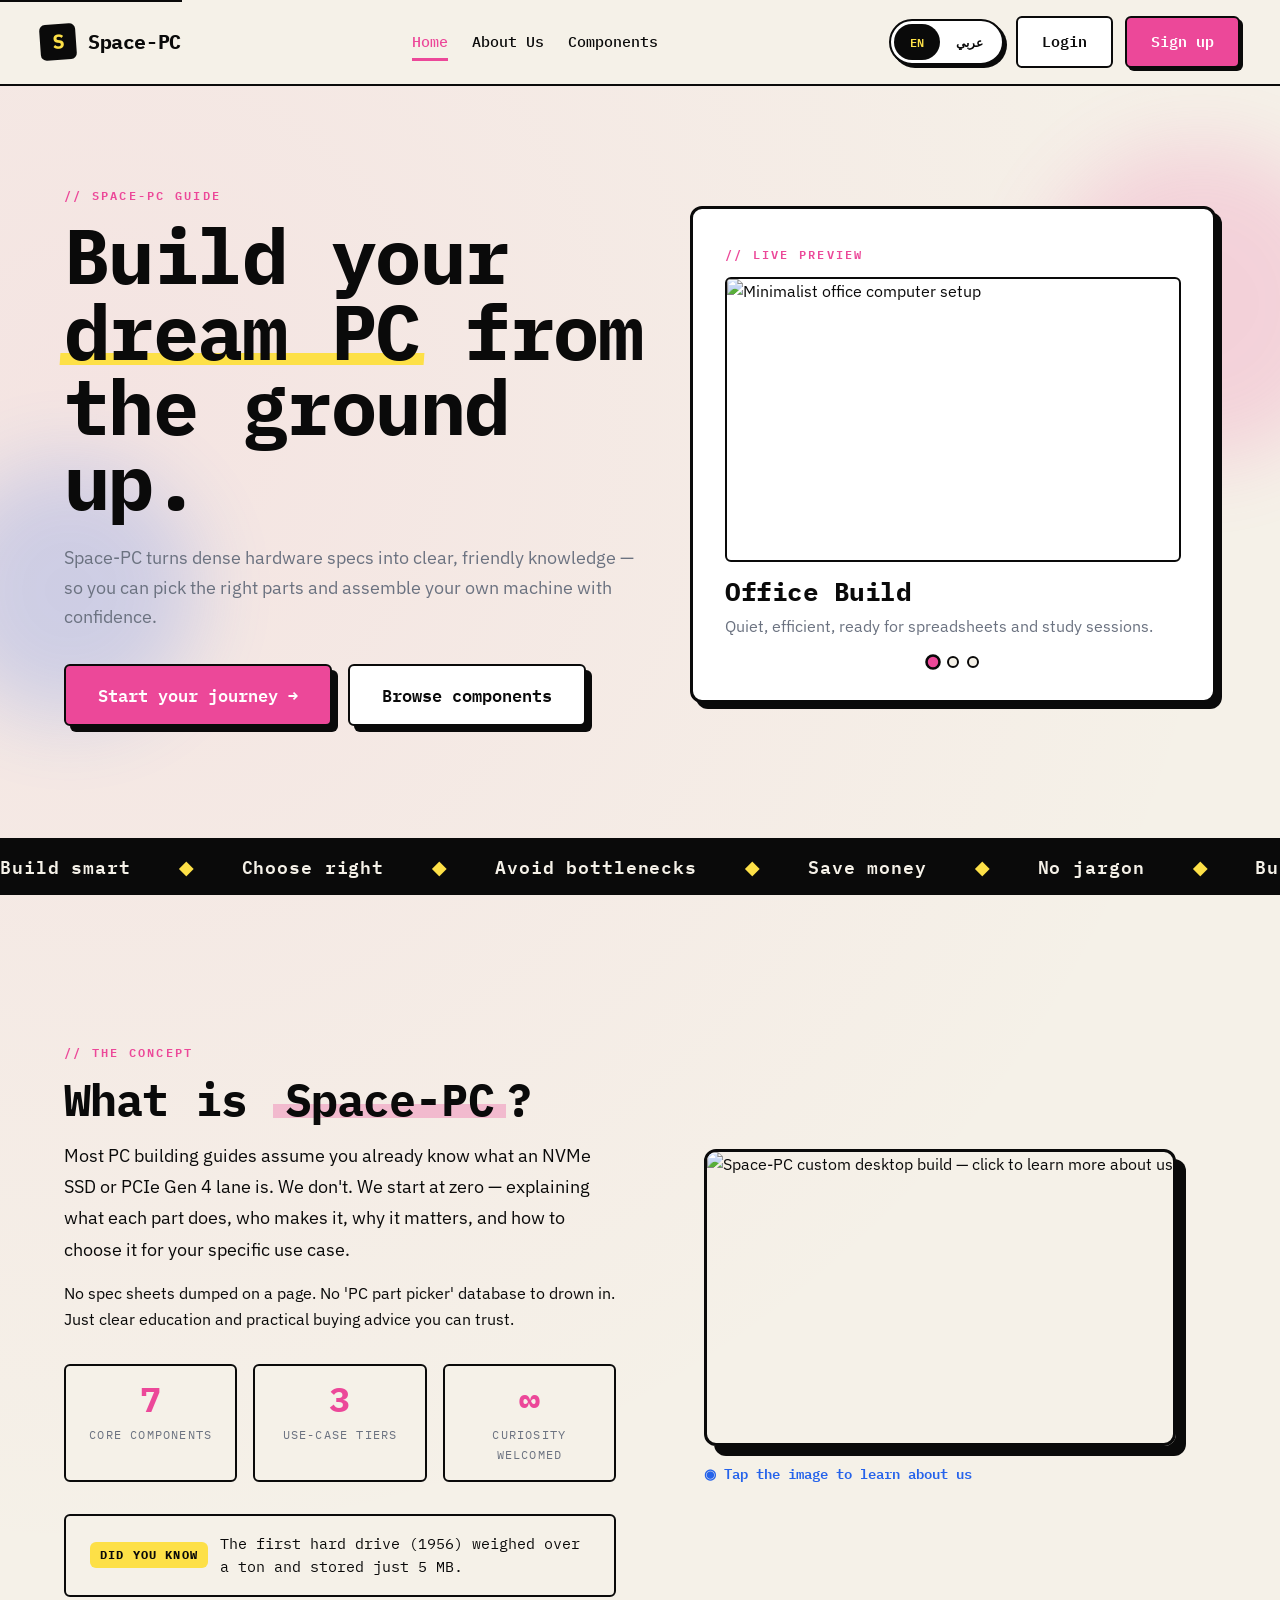
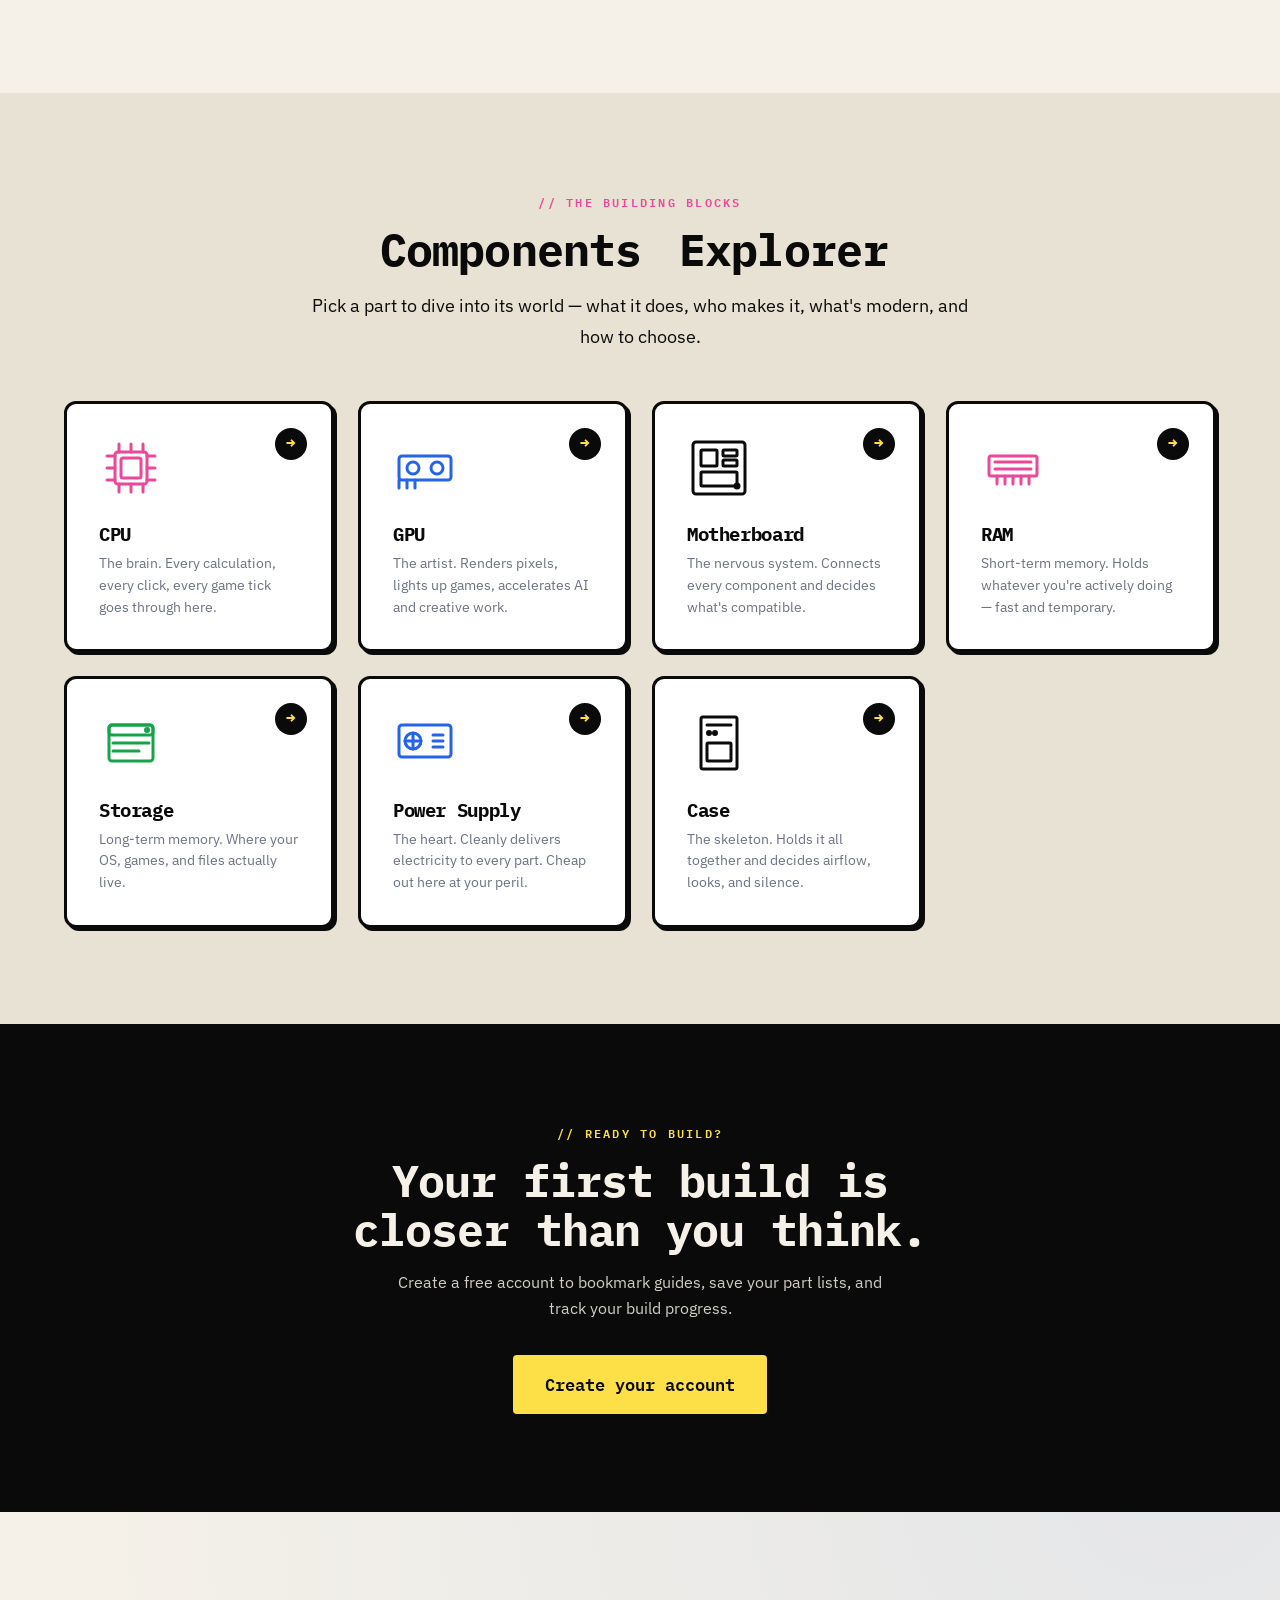
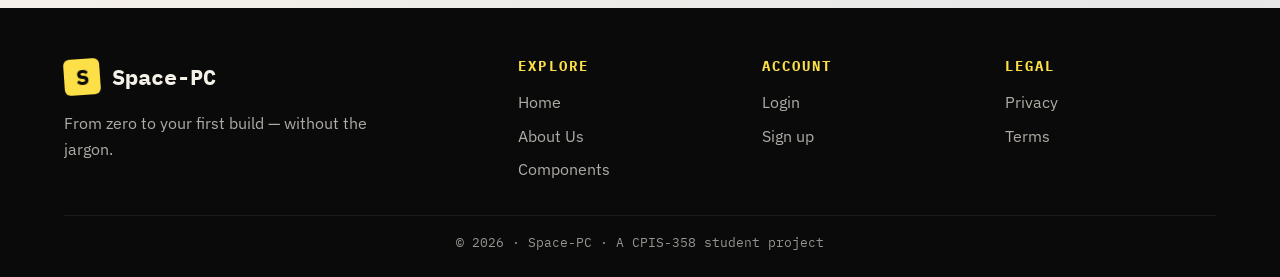
==== commit e70f1204: "Added a GPU page to the website and made some modifications." ====
--- a/index.html
+++ b/index.html
@@ -326,7 +326,7 @@
           </a>
 
           <!-- 2. GPU -->
-          <a href="cpu.html" class="component-card scroll-reveal reveal-delay-1" data-color="blue">
+          <a href="gpu.html" class="component-card scroll-reveal reveal-delay-1" data-color="blue">
             <svg class="card-icon" viewBox="0 0 64 64" fill="none" stroke="currentColor" stroke-width="3" stroke-linecap="round" stroke-linejoin="round" aria-hidden="true">
               <rect x="6" y="20" width="52" height="24" rx="3"/>
               <circle cx="20" cy="32" r="6"/><circle cx="44" cy="32" r="6"/>
--- a/styles.css
+++ b/styles.css
@@ -924,6 +924,7 @@
 }
 .brand-card.is-intel  { border-top: 8px solid var(--color-secondary); }
 .brand-card.is-amd    { border-top: 8px solid var(--color-danger); }
+.brand-card.is-nvidia { border-top: 8px solid var(--color-success); }
 .brand-card h3 { margin-bottom: var(--sp-2); }
 .brand-card .tagline {
   font-family: var(--font-display);
@@ -1101,6 +1102,264 @@
   background: var(--color-bg);
   border: var(--border-base);
   border-radius: var(--r-sm);
+}
+
+/* -------------------------------------------------------------
+   12.b  Compatibility & Dependencies (component pages)
+   ------------------------------------------------------------- */
+
+/* --- Hub-and-spoke relationship diagram --- */
+.dep-diagram {
+  display: grid;
+  grid-template-columns: 1fr 1fr 1fr;
+  gap: var(--sp-5);
+  position: relative;
+  max-width: 760px;
+  margin: var(--sp-6) auto var(--sp-7);
+  padding: var(--sp-5) var(--sp-3);
+}
+.dep-diagram::before,
+.dep-diagram::after {
+  content: '';
+  position: absolute;
+  background: var(--color-ink);
+  z-index: 0;
+}
+.dep-diagram::before {                 /* horizontal cross-bar */
+  left: 16%;
+  right: 16%;
+  top: 50%;
+  height: 4px;
+  transform: translateY(-50%);
+}
+.dep-diagram::after {                  /* vertical cross-bar */
+  top: 14%;
+  bottom: 14%;
+  left: 50%;
+  width: 4px;
+  transform: translateX(-50%);
+}
+
+.dep-node {
+  position: relative;
+  z-index: 1;
+  background: var(--color-surface);
+  border: var(--border-bold);
+  border-radius: var(--r-md);
+  padding: var(--sp-4) var(--sp-3);
+  text-align: center;
+  box-shadow: var(--shadow-sm);
+  min-height: 110px;
+  display: flex;
+  flex-direction: column;
+  justify-content: center;
+  align-items: center;
+  gap: 4px;
+  transition: transform var(--t-base), box-shadow var(--t-base);
+}
+.dep-node:hover {
+  transform: translateY(-3px);
+  box-shadow: var(--shadow-md);
+}
+.dep-node strong {
+  font-family: var(--font-display);
+  font-size: 1.05rem;
+  font-weight: 700;
+  line-height: 1.2;
+}
+.dep-node .role {
+  font-family: var(--font-display);
+  font-size: 0.72rem;
+  font-weight: 500;
+  letter-spacing: 0.08em;
+  text-transform: uppercase;
+  color: var(--color-muted);
+}
+
+/* Grid placement — five nodes in a + pattern */
+.dep-node--top    { grid-column: 2; grid-row: 1; }
+.dep-node--left   { grid-column: 1; grid-row: 2; }
+.dep-node--center { grid-column: 2; grid-row: 2; }
+.dep-node--right  { grid-column: 3; grid-row: 2; }
+.dep-node--bottom { grid-column: 2; grid-row: 3; }
+
+/* Node colour variants */
+.dep-node--center {
+  background: var(--color-primary);
+  color: #fff;
+  box-shadow: var(--shadow-md);
+  border-width: 3px;
+}
+.dep-node--center .role { color: rgba(255,255,255,0.85); }
+.dep-node--top { background: var(--color-accent); }
+.dep-node--left {
+  background: var(--color-ink);
+  color: var(--color-accent);
+}
+.dep-node--left .role { color: rgba(253, 224, 71, 0.7); }
+.dep-node--right { background: var(--color-secondary); color: #fff; }
+.dep-node--right .role { color: rgba(255,255,255,0.85); }
+.dep-node--bottom { background: var(--color-success); color: #fff; }
+.dep-node--bottom .role { color: rgba(255,255,255,0.85); }
+
+/* --- Tier-based requirements grid --- */
+.compat-grid {
+  display: grid;
+  grid-template-columns: repeat(3, 1fr);
+  gap: var(--sp-5);
+  margin-top: var(--sp-5);
+}
+.compat-card {
+  padding: var(--sp-6);
+  background: var(--color-surface);
+  border: var(--border-bold);
+  border-radius: var(--r-md);
+  box-shadow: var(--shadow-sm);
+  border-top-width: 8px;
+  transition: transform var(--t-base), box-shadow var(--t-base);
+}
+.compat-card:hover {
+  transform: translateY(-4px);
+  box-shadow: var(--shadow-md);
+}
+.compat-card.tier-entry { border-top-color: var(--color-accent); }
+.compat-card.tier-mid   { border-top-color: var(--color-primary); }
+.compat-card.tier-high  { border-top-color: var(--color-secondary); }
+
+.compat-card h4 {
+  font-family: var(--font-display);
+  font-size: 1.2rem;
+  font-weight: 700;
+  margin-bottom: var(--sp-2);
+}
+.compat-card .compat-example {
+  font-family: var(--font-display);
+  font-size: 0.82rem;
+  color: var(--color-muted);
+  padding-bottom: var(--sp-3);
+  margin: 0 0 var(--sp-2);
+  border-bottom: 1px dashed var(--color-soft);
+}
+
+.compat-row {
+  display: flex;
+  align-items: flex-start;
+  gap: var(--sp-3);
+  padding: var(--sp-3) 0;
+  border-bottom: 1px solid var(--color-soft);
+}
+.compat-row:last-child {
+  border-bottom: 0;
+  padding-bottom: 0;
+}
+.compat-icon {
+  flex-shrink: 0;
+  width: 32px; height: 32px;
+  display: grid;
+  place-items: center;
+  background: var(--color-bg);
+  border: var(--border-base);
+  border-radius: 50%;
+  font-family: var(--font-display);
+  font-size: 0.85rem;
+  font-weight: 700;
+}
+.compat-card.tier-entry .compat-icon { background: var(--color-accent); }
+.compat-card.tier-mid   .compat-icon { background: var(--color-primary); color: #fff; }
+.compat-card.tier-high  .compat-icon { background: var(--color-secondary); color: #fff; }
+
+.compat-detail { flex: 1; min-width: 0; }
+.compat-label {
+  display: block;
+  font-family: var(--font-display);
+  font-size: 0.7rem;
+  text-transform: uppercase;
+  letter-spacing: 0.1em;
+  color: var(--color-muted);
+  margin-bottom: 2px;
+}
+.compat-value {
+  display: block;
+  font-size: 0.93rem;
+  line-height: 1.45;
+}
+
+/* --- Warning callout cards --- */
+.warning-cards {
+  display: grid;
+  grid-template-columns: repeat(2, 1fr);
+  gap: var(--sp-5);
+  margin-top: var(--sp-7);
+}
+.warning-card {
+  display: grid;
+  grid-template-columns: auto 1fr;
+  gap: var(--sp-4);
+  padding: var(--sp-5);
+  background: var(--color-surface);
+  border: var(--border-bold);
+  border-radius: var(--r-md);
+  border-inline-start-width: 8px;
+  box-shadow: var(--shadow-sm);
+  transition: transform var(--t-base);
+}
+.warning-card:hover { transform: translateY(-3px); }
+.warning-card.is-critical { border-inline-start-color: var(--color-danger); }
+.warning-card.is-warn     { border-inline-start-color: var(--color-accent); }
+
+.warn-icon {
+  width: 56px; height: 56px;
+  border-radius: 50%;
+  border: var(--border-base);
+  display: grid;
+  place-items: center;
+  font-size: 1.6rem;
+  flex-shrink: 0;
+}
+.warning-card.is-critical .warn-icon {
+  background: var(--color-danger);
+  color: #fff;
+}
+.warning-card.is-warn .warn-icon {
+  background: var(--color-accent);
+  color: var(--color-ink);
+}
+.warning-card h4 {
+  font-family: var(--font-display);
+  font-size: 1.05rem;
+  margin-bottom: var(--sp-2);
+}
+.warning-card.is-critical h4 { color: var(--color-danger); }
+.warning-card p {
+  margin: 0;
+  font-size: 0.94rem;
+  line-height: 1.6;
+}
+
+/* --- Compatibility responsive --- */
+@media (max-width: 980px) {
+  .compat-grid    { grid-template-columns: 1fr; }
+  .warning-cards  { grid-template-columns: 1fr; }
+}
+@media (max-width: 720px) {
+  .dep-diagram {
+    grid-template-columns: 1fr;
+    grid-template-rows: none;
+    gap: var(--sp-3);
+    padding: 0;
+  }
+  .dep-diagram::before,
+  .dep-diagram::after { display: none; }
+  .dep-diagram .dep-node {
+    grid-column: 1;
+    grid-row: auto;
+    min-height: 80px;
+  }
+  .dep-node--center { order: 0; }
+  .dep-node--top    { order: 1; }
+  .dep-node--left   { order: 2; }
+  .dep-node--right  { order: 3; }
+  .dep-node--bottom { order: 4; }
 }
 
 /* -------------------------------------------------------------
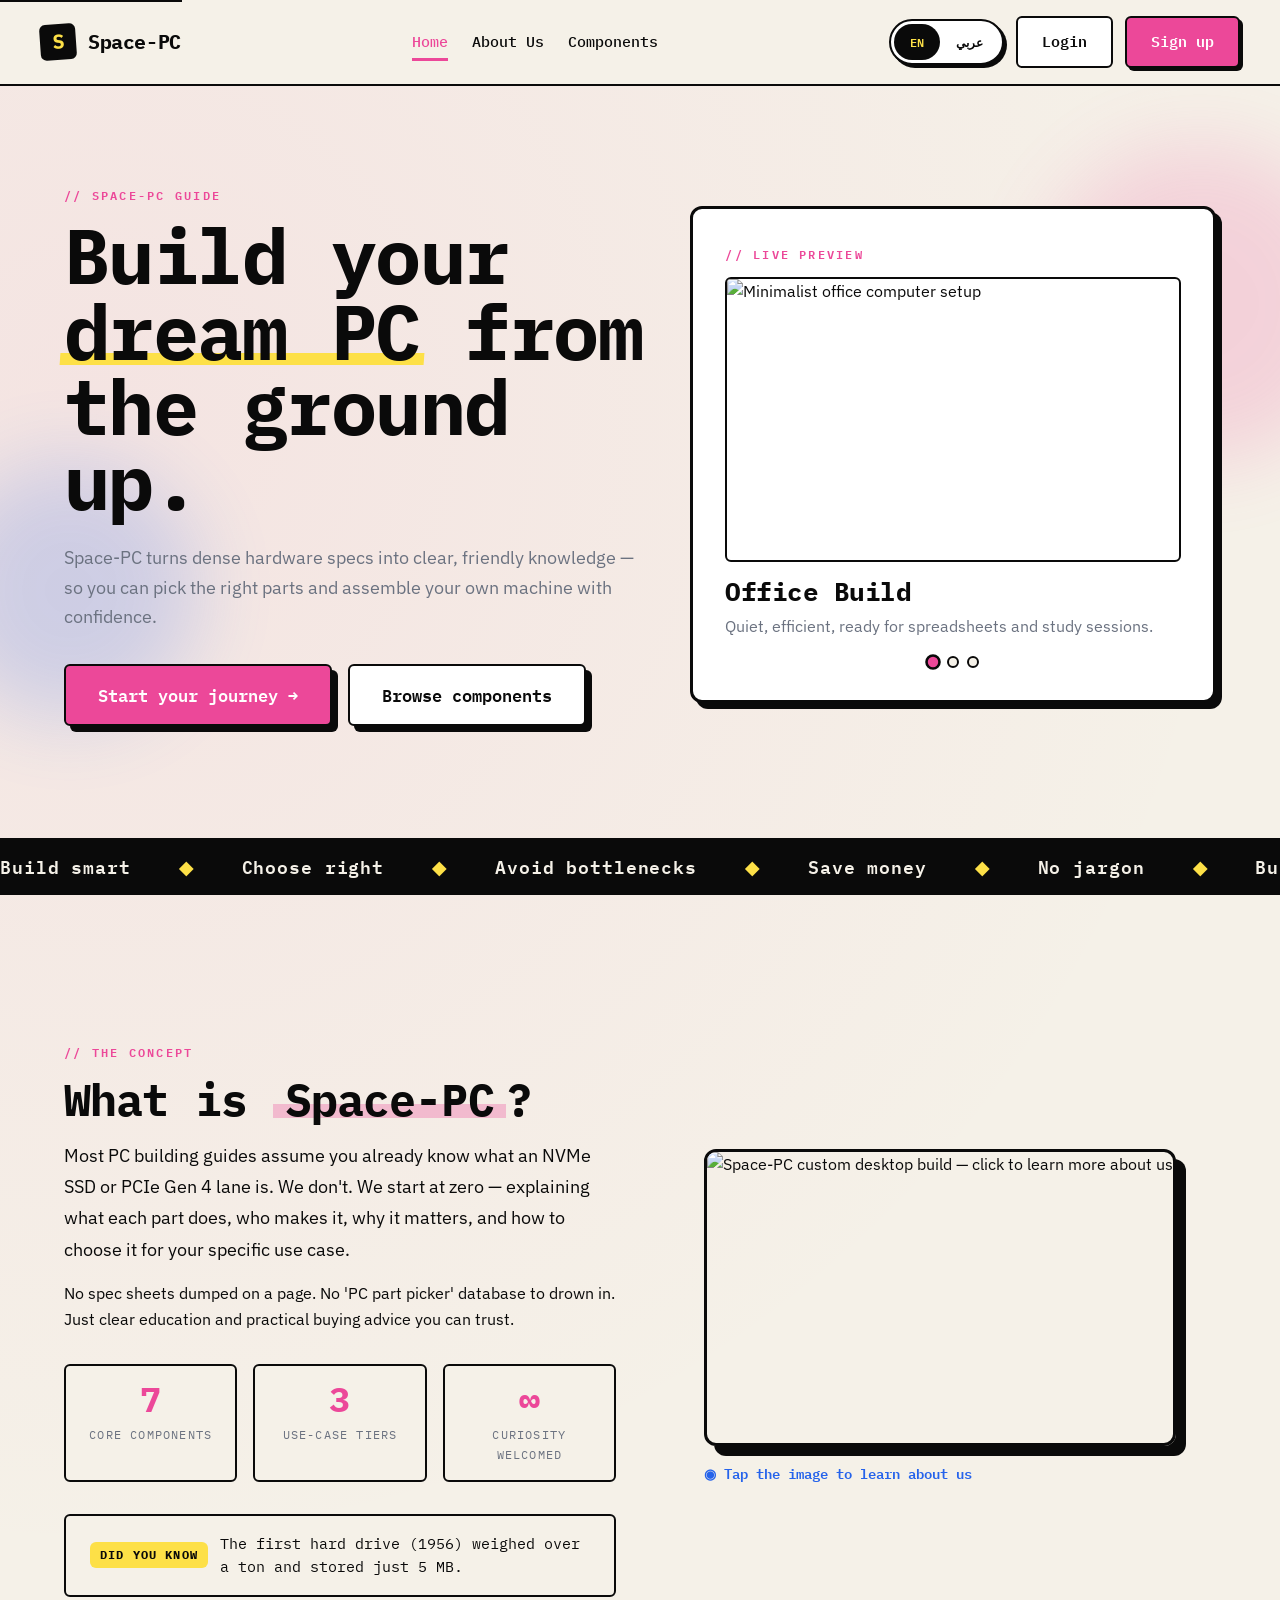
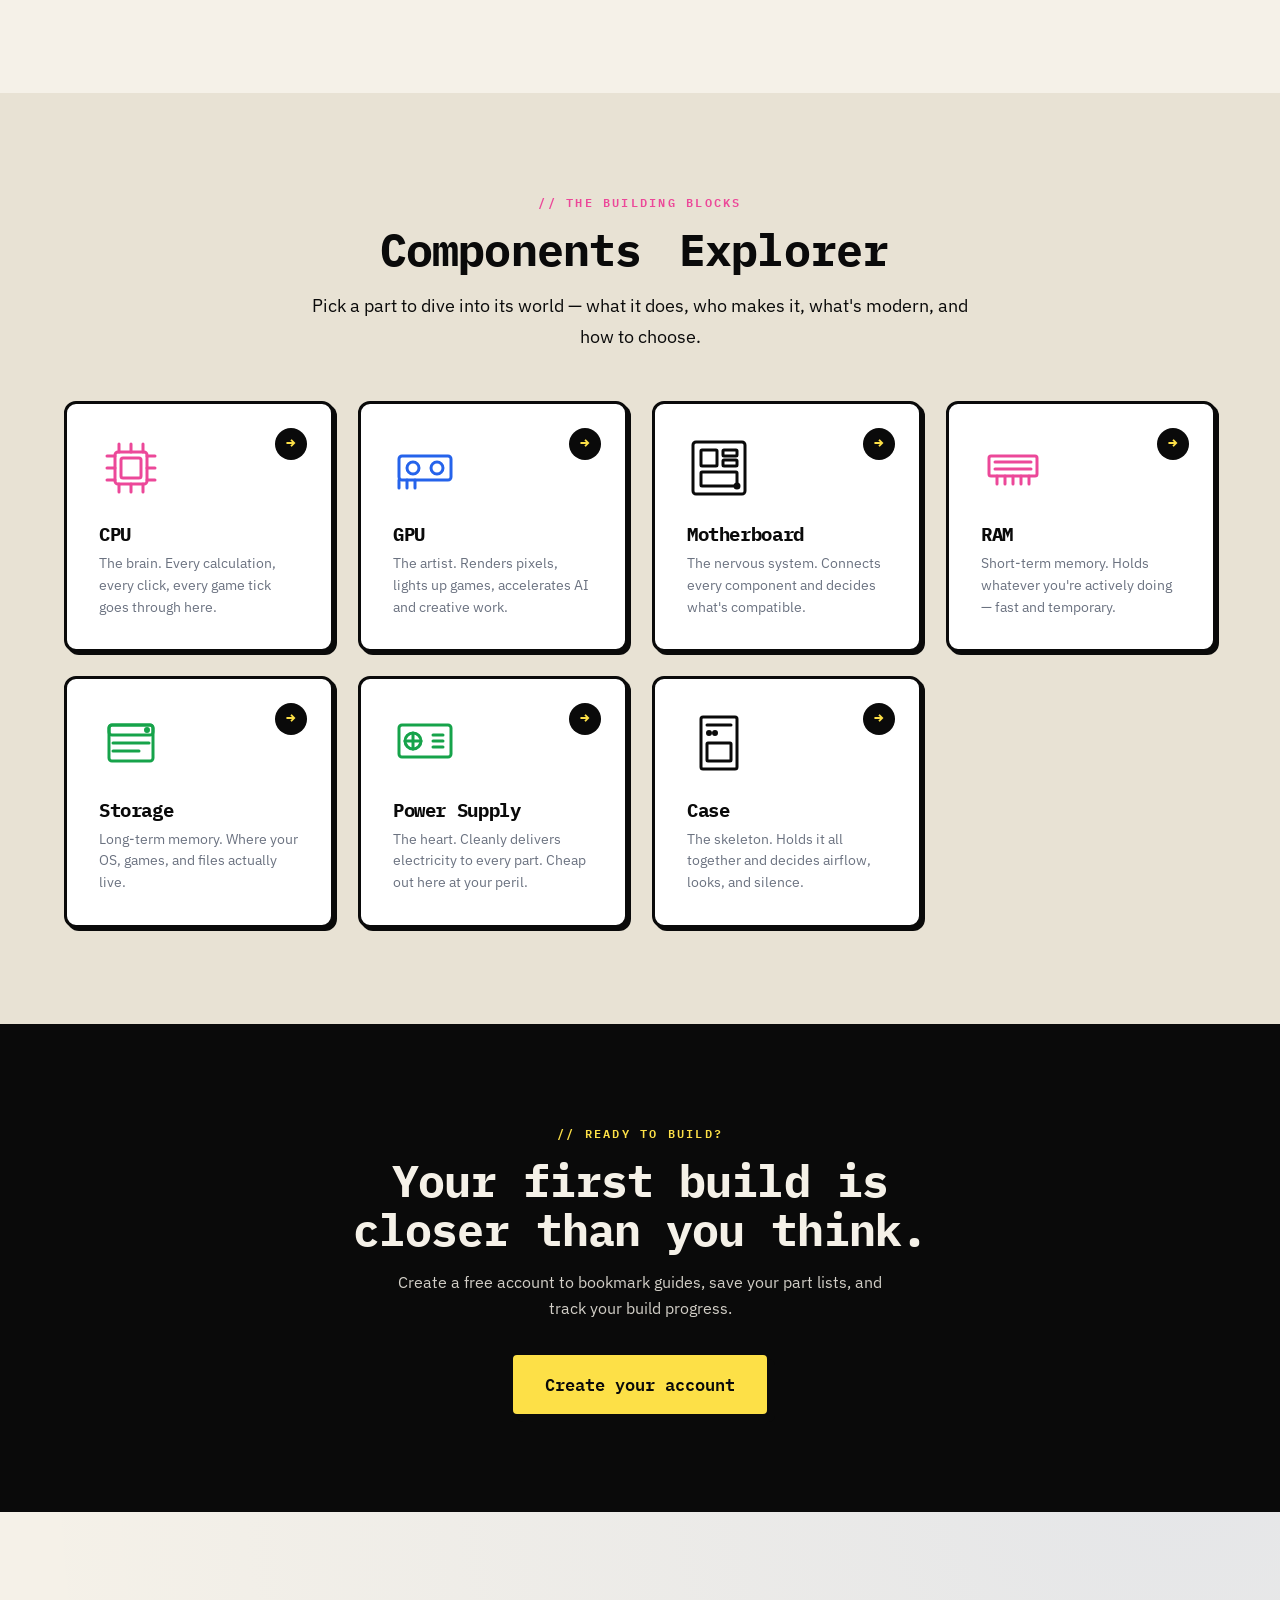
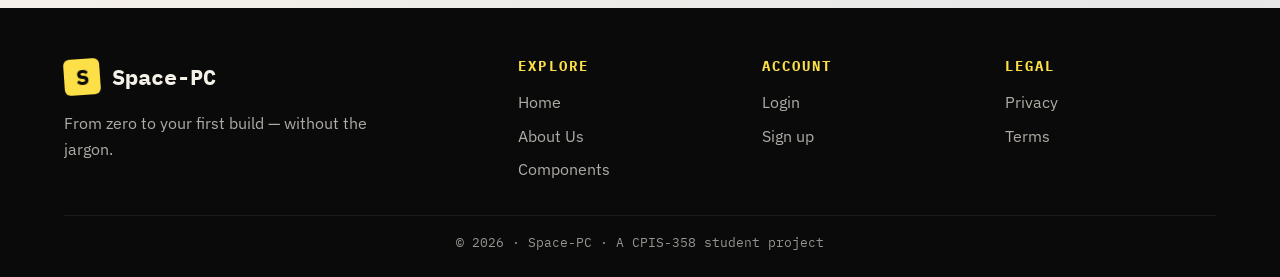
==== commit 9697c1dc: "Add RAM, Storage, PSU, and Case pages with link updates" ====
--- a/index.html
+++ b/index.html
@@ -344,7 +344,7 @@
           </a>
 
           <!-- 3. Motherboard -->
-          <a href="cpu.html" class="component-card scroll-reveal reveal-delay-2" data-color="yellow">
+          <a href="motherboard.html" class="component-card scroll-reveal reveal-delay-2" data-color="yellow">
             <svg class="card-icon" viewBox="0 0 64 64" fill="none" stroke="currentColor" stroke-width="3" stroke-linecap="round" stroke-linejoin="round" aria-hidden="true">
               <rect x="6"  y="6"  width="52" height="52" rx="3"/>
               <rect x="14" y="14" width="16" height="16" rx="1"/>
@@ -363,7 +363,7 @@
           </a>
 
           <!-- 4. RAM -->
-          <a href="cpu.html" class="component-card scroll-reveal reveal-delay-3" data-color="pink">
+          <a href="ram.html" class="component-card scroll-reveal reveal-delay-3" data-color="pink">
             <svg class="card-icon" viewBox="0 0 64 64" fill="none" stroke="currentColor" stroke-width="3" stroke-linecap="round" stroke-linejoin="round" aria-hidden="true">
               <rect x="8" y="20" width="48" height="20" rx="2"/>
               <line x1="16" y1="40" x2="16" y2="48"/>
@@ -384,7 +384,7 @@
           </a>
 
           <!-- 5. Storage -->
-          <a href="cpu.html" class="component-card scroll-reveal" data-color="green">
+          <a href="storage.html" class="component-card scroll-reveal" data-color="green">
             <svg class="card-icon" viewBox="0 0 64 64" fill="none" stroke="currentColor" stroke-width="3" stroke-linecap="round" stroke-linejoin="round" aria-hidden="true">
               <rect x="10" y="14" width="44" height="36" rx="3"/>
               <rect x="10" y="14" width="44" height="10" rx="3"/>
@@ -402,7 +402,7 @@
           </a>
 
           <!-- 6. Power Supply -->
-          <a href="cpu.html" class="component-card scroll-reveal reveal-delay-1" data-color="blue">
+          <a href="power-supply.html" class="component-card scroll-reveal" data-color="green">
             <svg class="card-icon" viewBox="0 0 64 64" fill="none" stroke="currentColor" stroke-width="3" stroke-linecap="round" stroke-linejoin="round" aria-hidden="true">
               <rect x="6" y="14" width="52" height="32" rx="3"/>
               <circle cx="20" cy="30" r="8"/>
@@ -422,7 +422,7 @@
           </a>
 
           <!-- 7. Case -->
-          <a href="cpu.html" class="component-card scroll-reveal reveal-delay-2" data-color="ink">
+          <a href="case.html" class="component-card scroll-reveal reveal-delay-2" data-color="ink">
             <svg class="card-icon" viewBox="0 0 64 64" fill="none" stroke="currentColor" stroke-width="3" stroke-linecap="round" stroke-linejoin="round" aria-hidden="true">
               <rect x="14" y="6"  width="36" height="52" rx="2"/>
               <line x1="20" y1="14" x2="44" y2="14"/>
@@ -509,21 +509,15 @@
     </div>
   </footer>
 
-  <!-- =================================================================
-       External script: shared site logic
-       ================================================================= -->
+  
   <script src="script.js"></script>
 
-  <!-- =================================================================
-       Embedded script: home-page-only "Did You Know" fact rotator.
-       Demonstrates: function, control flow (switch/if), loop, dynamic
-       text via DOM, event-driven update on language change.
-       ================================================================= -->
+  
   <script>
     (function homeEmbeddedScript() {
       'use strict';
 
-      // Dataset of facts (en + ar) — drives dynamic TEXT changes
+      
       const facts = [
         {
           en: "The first hard drive (1956) weighed over a ton and stored just 5 MB.",
@@ -552,7 +546,7 @@
 
       let index = 0;
 
-      // Loop demo: pre-build a flat array (not strictly needed but illustrative)
+      
       const factCount = facts.length;
       for (let i = 0; i < factCount; i++) {
         if (typeof facts[i].en !== 'string') {
@@ -561,13 +555,13 @@
         }
       }
 
-      // Function: update the fact element with the current language
+      
       function showFact(i) {
         const lang = document.documentElement.lang || 'en';
         const fact = facts[i];
         let text;
 
-        // Switch statement (control flow)
+        
         switch (lang) {
           case 'ar':
             text = fact.ar;
@@ -577,25 +571,25 @@
             text = fact.en;
         }
 
-        // Dynamic text + dynamic styling via JS (changes element's CSS)
+        
         factEl.style.opacity = '0';
         factEl.style.transition = 'opacity 0.25s ease';
         setTimeout(function () {
           factEl.textContent = text;
-          // Also keep data attrs in sync so language toggle finds the right text
+          
           factEl.setAttribute('data-en', fact.en);
           factEl.setAttribute('data-ar', fact.ar);
           factEl.style.opacity = '1';
         }, 260);
       }
 
-      // Cycle every 6 seconds
+      
       function next() {
         index = (index + 1) % facts.length;
         showFact(index);
       }
 
-      // Click to advance manually (event handler)
+      
       const strip = document.getElementById('fact-strip');
       if (strip) {
         strip.style.cursor = 'pointer';
@@ -604,7 +598,7 @@
 
       setInterval(next, 6000);
 
-      // React to language change (custom event dispatched by the external script)
+      
       document.addEventListener('languagechange', function () { showFact(index); });
     })();
   </script>
